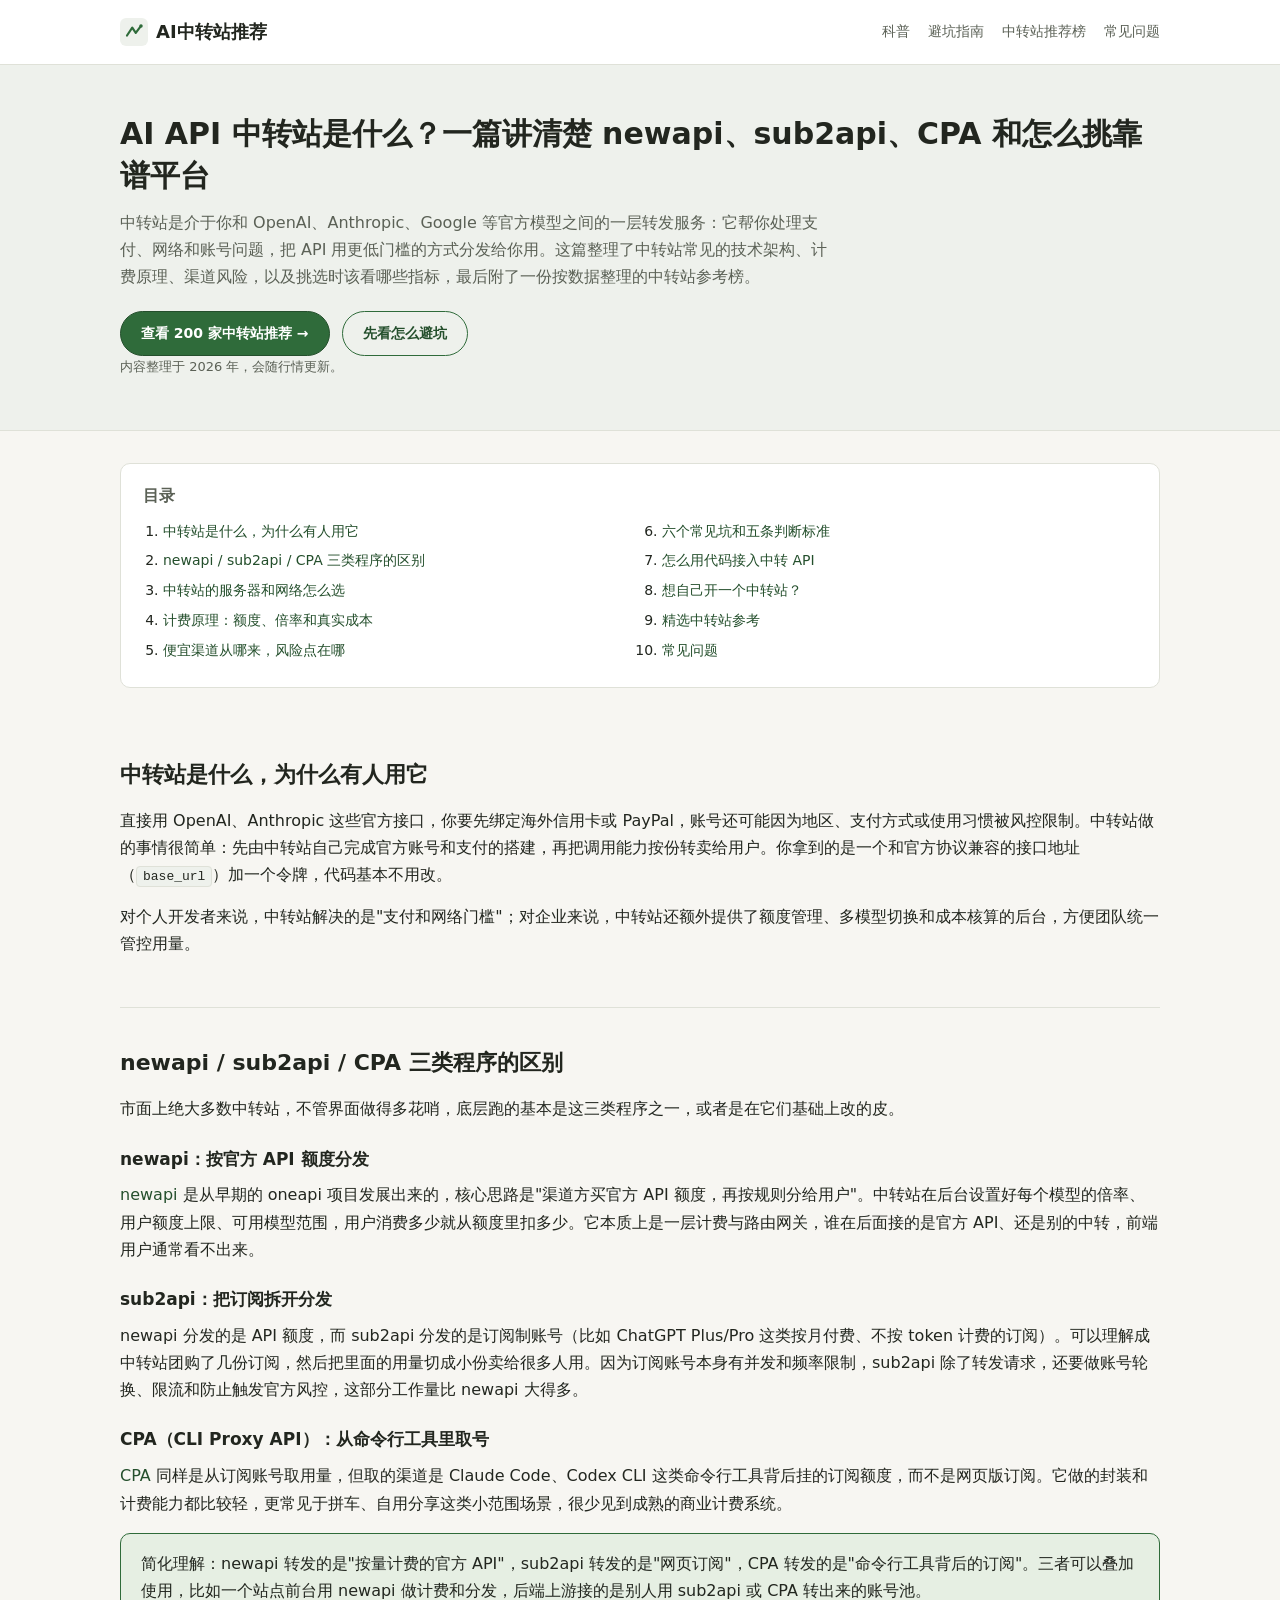
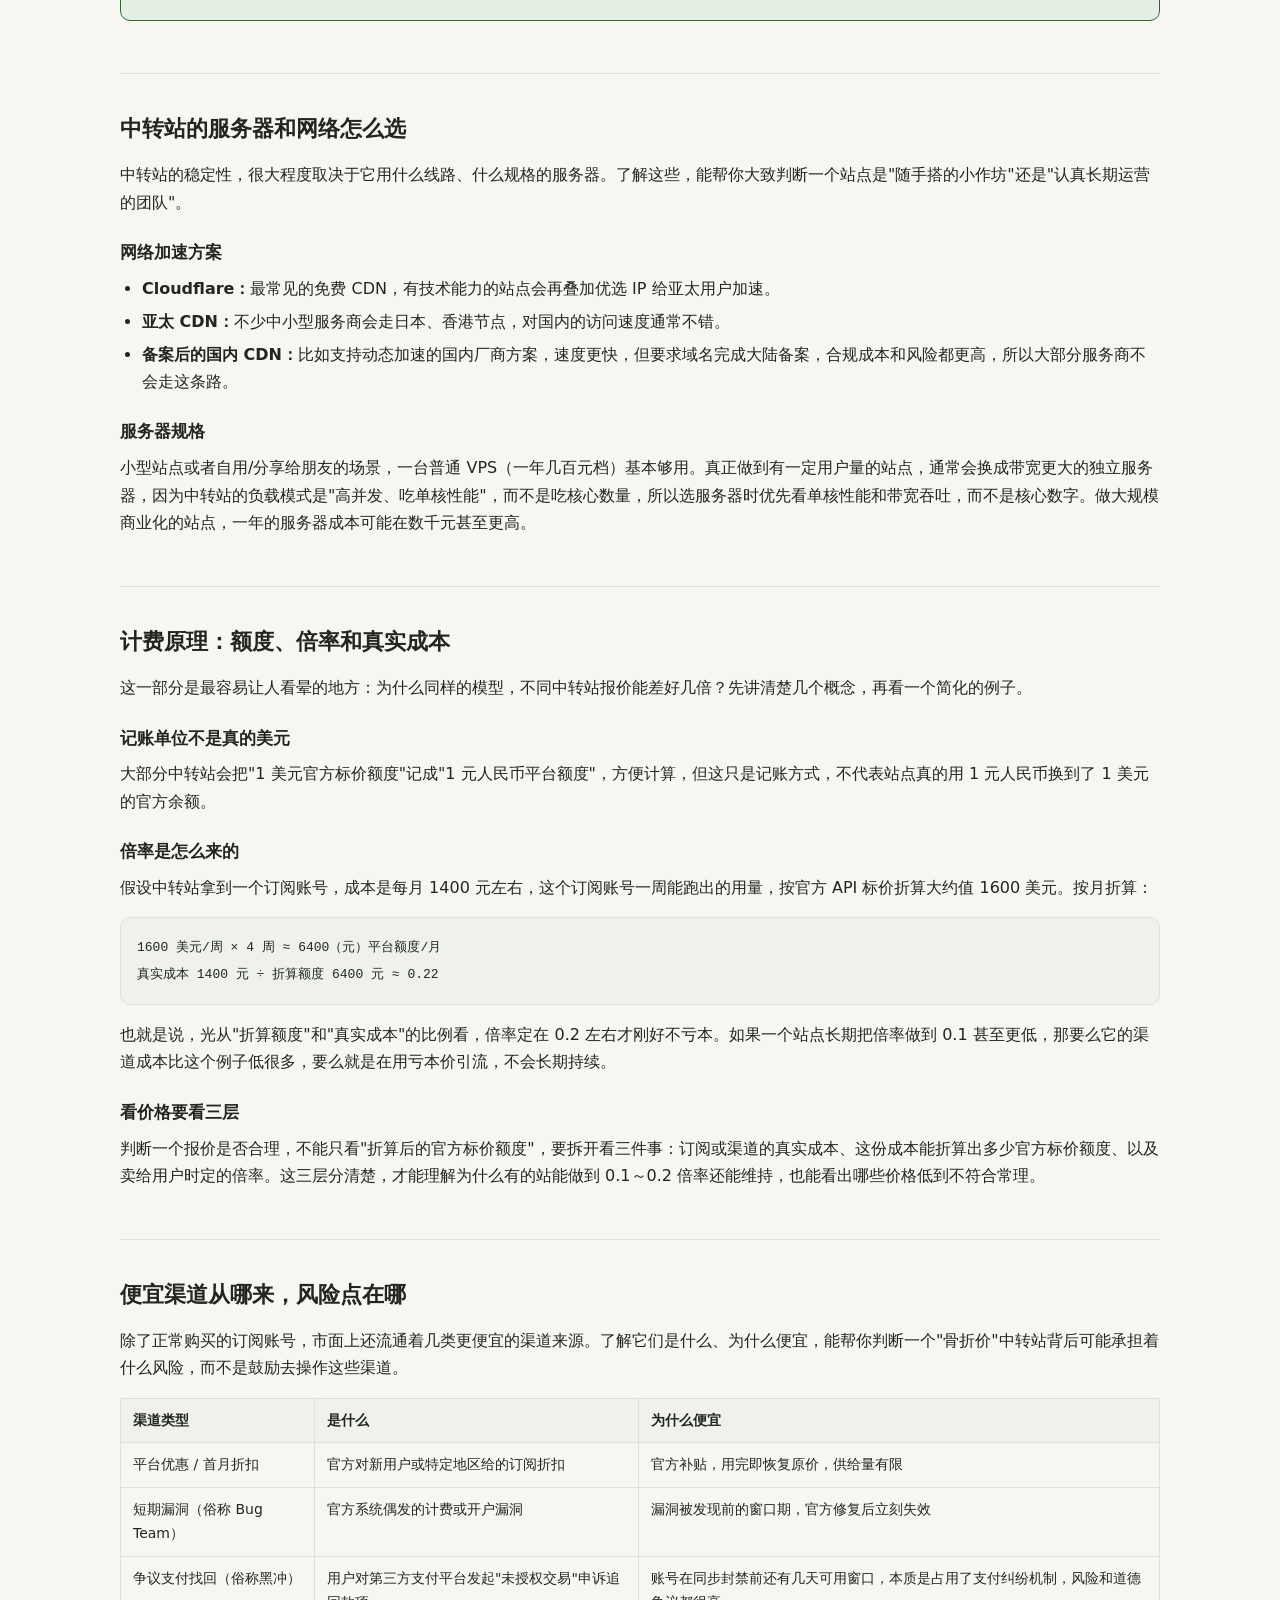
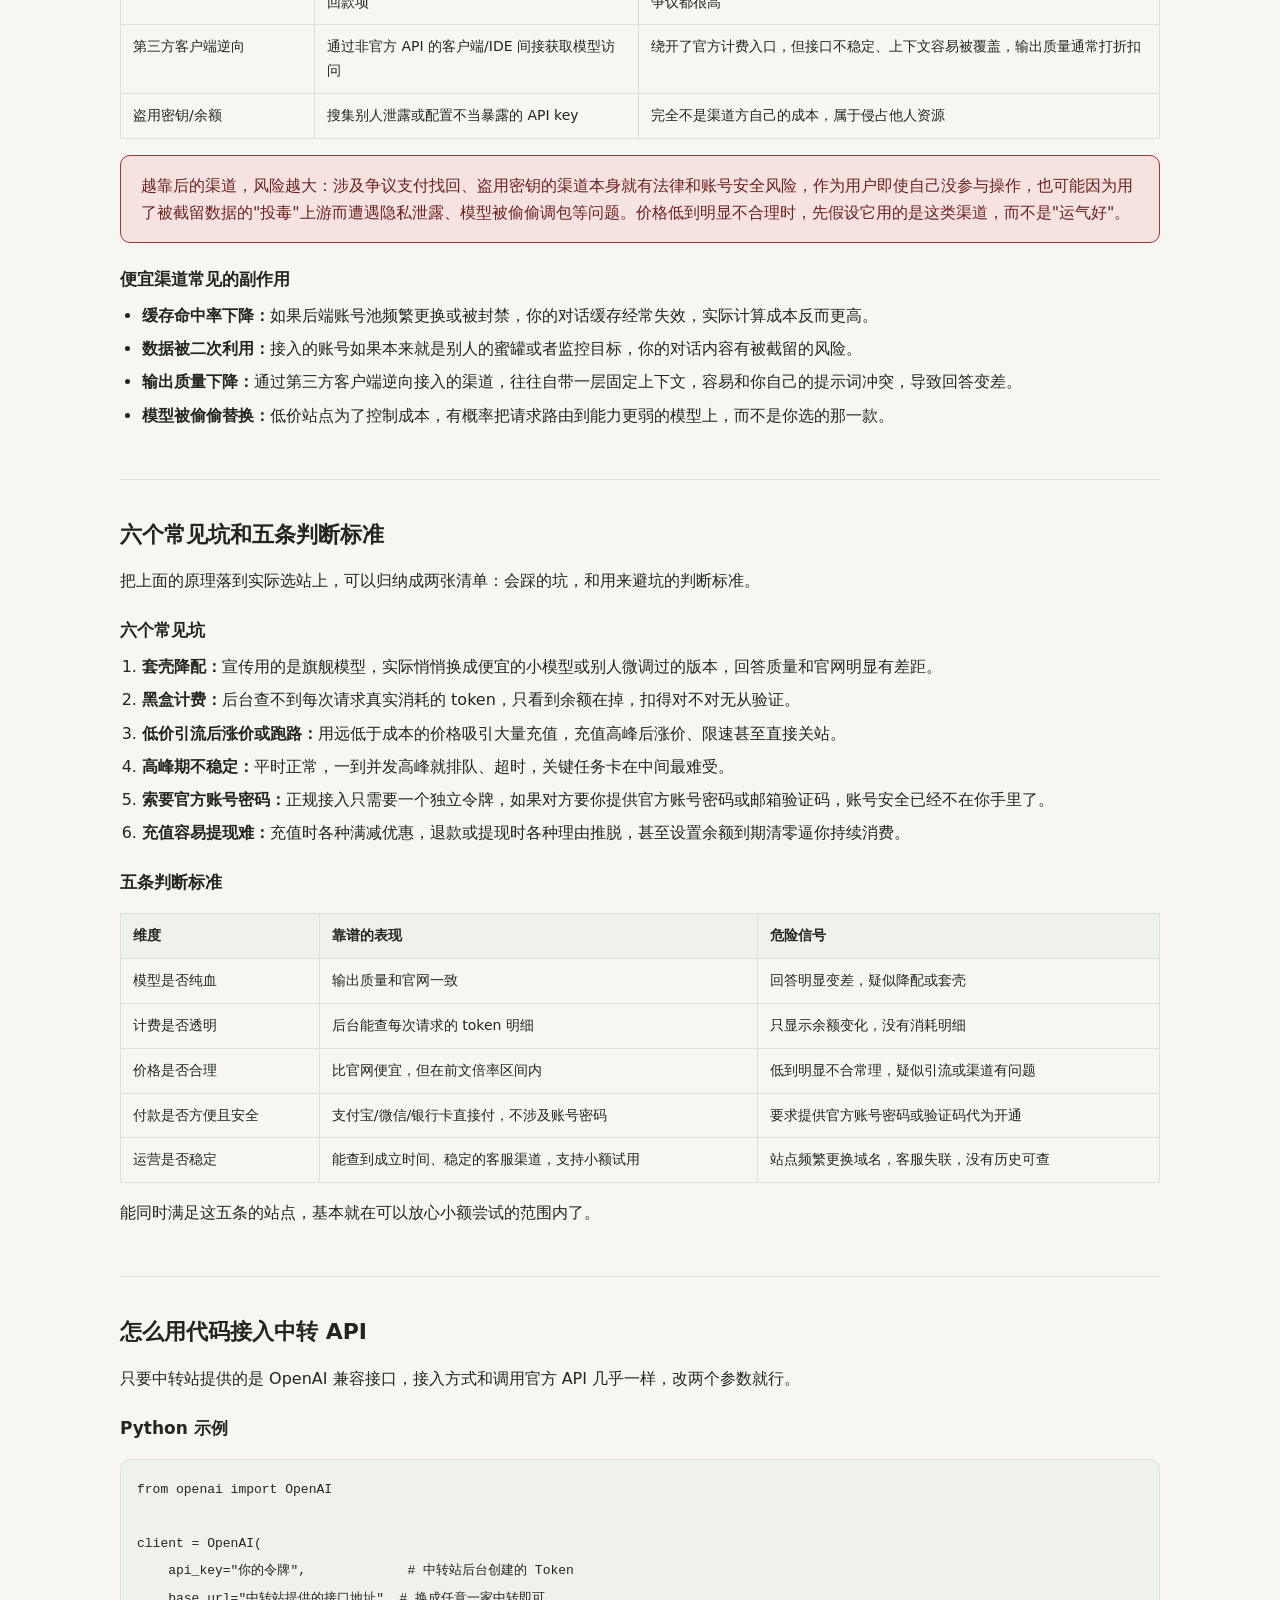
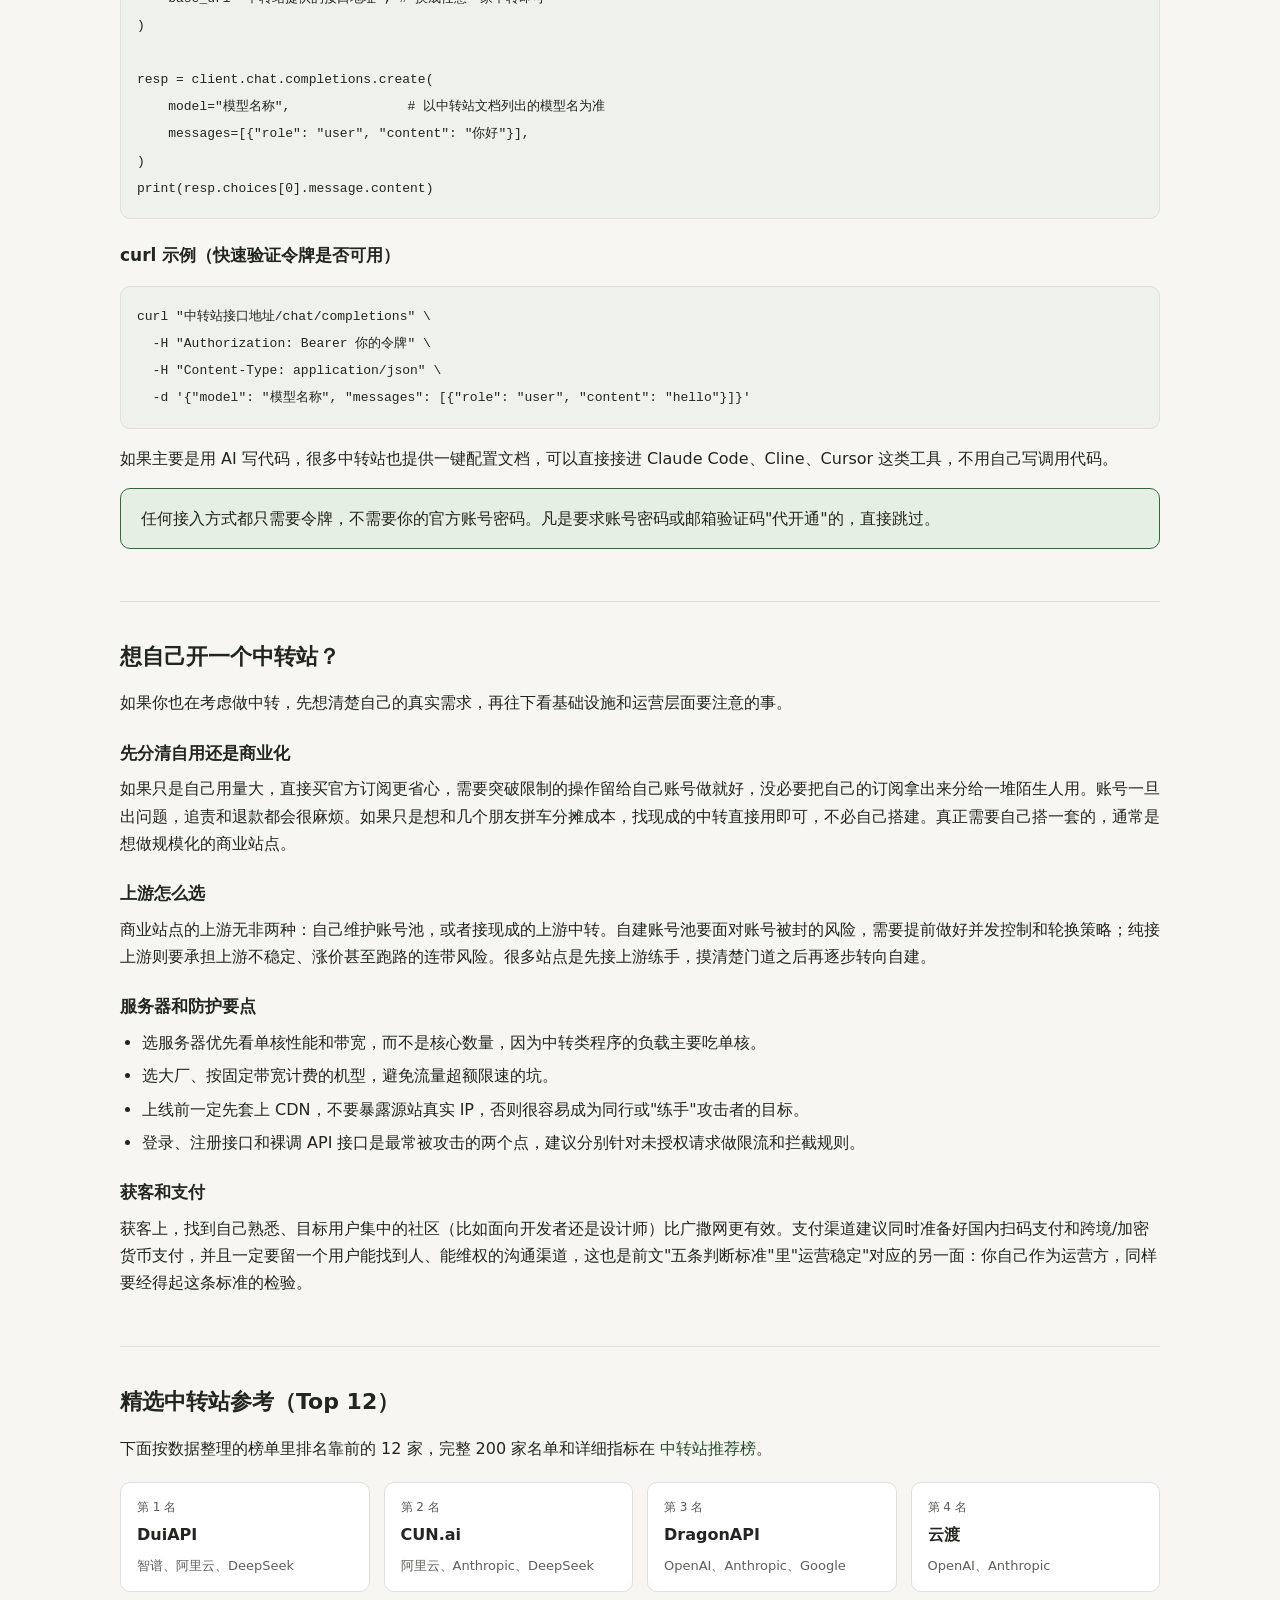
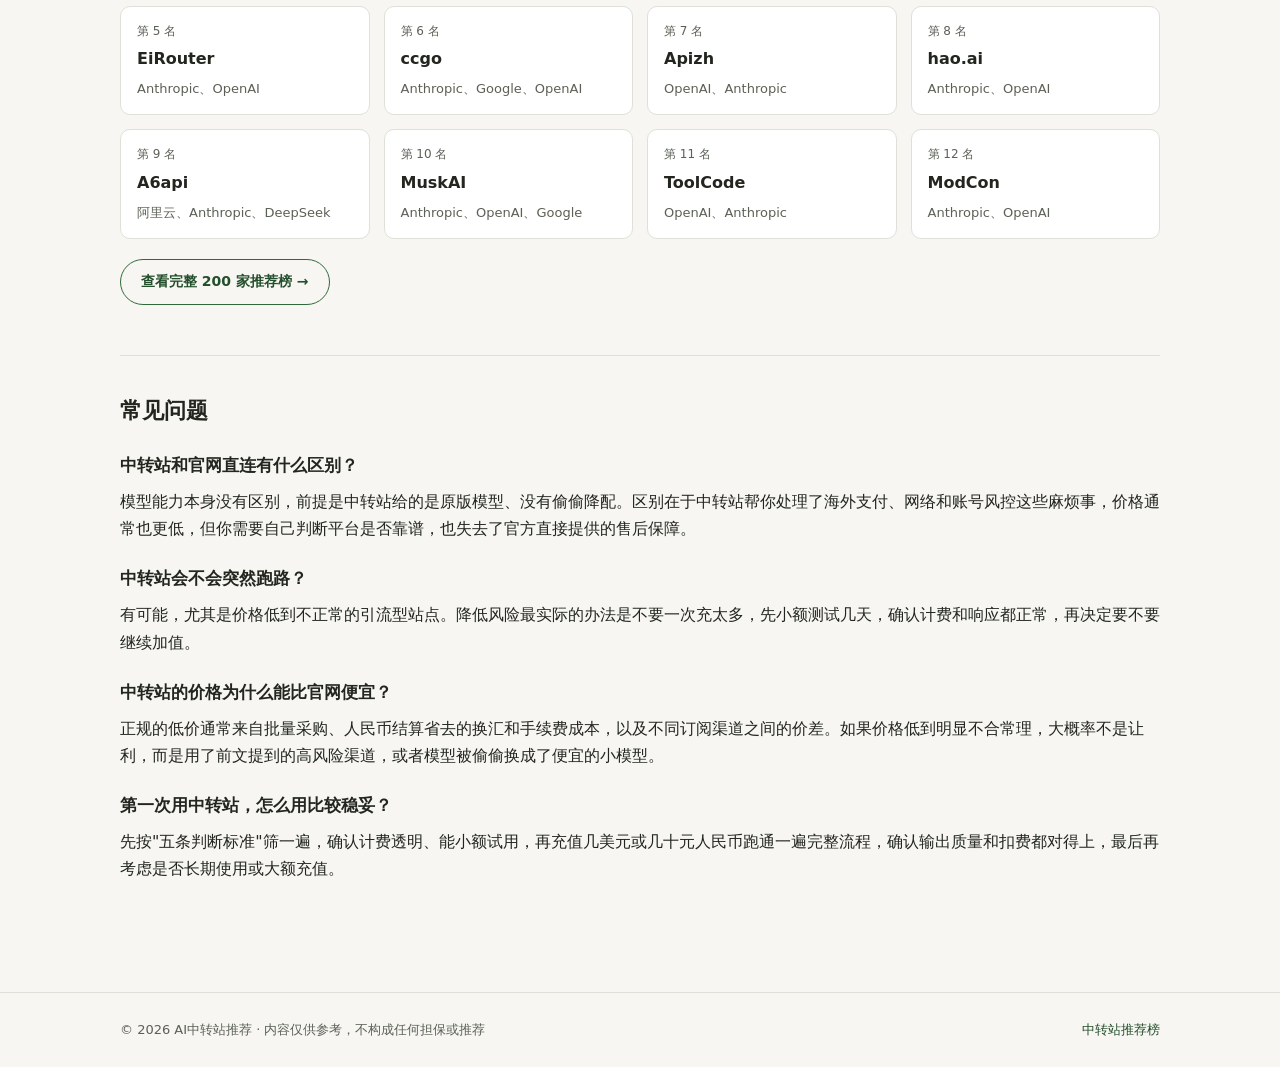
==== index.html @ e5c1f48f "first commit" ====
<!doctype html>
<html lang="zh-CN">
<head>
<meta charset="utf-8">
<meta name="viewport" content="width=device-width, initial-scale=1">
<title>AI API 中转站是什么？newapi/sub2api/CPA 科普与避坑指南 | AI中转站推荐</title>
<meta name="description" content="一篇讲清楚 AI API 中转站的原理：newapi、sub2api、CPA 三类程序的区别，服务器和网络怎么选，计费和倍率是怎么算的，便宜渠道的风险，以及挑选中转站的判断标准。">
<link rel="canonical" href="https://aituijian.github.io/">
<meta name="robots" content="index,follow">
<meta property="og:type" content="website">
<meta property="og:site_name" content="AI中转站推荐">
<meta property="og:title" content="AI API 中转站是什么？newapi/sub2api/CPA 科普与避坑指南">
<meta property="og:description" content="讲清楚中转站的常见程序、服务器网络、计费原理、渠道风险和判断标准，附 200 家中转站推荐榜。">
<meta property="og:url" content="https://aituijian.github.io/">
<meta name="twitter:card" content="summary">
<link rel="icon" href="/assets/favicon.svg" type="image/svg+xml">
<link rel="stylesheet" href="/assets/style.css">
<script type="application/ld+json">
{
  "@context": "https://schema.org",
  "@type": "WebSite",
  "name": "AI中转站推荐",
  "url": "https://aituijian.github.io/",
  "inLanguage": "zh-CN",
  "description": "AI API 中转站科普与推荐榜，讲解 newapi/sub2api/CPA、服务器网络、计费原理、渠道风险与判断标准。"
}
</script>
<script type="application/ld+json">
{
  "@context": "https://schema.org",
  "@type": "FAQPage",
  "mainEntity": [
    {
      "@type": "Question",
      "name": "中转站和官网直连有什么区别？",
      "acceptedAnswer": {
        "@type": "Answer",
        "text": "模型能力本身没有区别，前提是中转站给的是原版模型没有偷偷降配。区别在于中转站帮你处理了海外支付、网络和账号风控这些麻烦事，价格通常也更低，但你需要自己承担平台是否靠谱的风险，也失去了官方的售后保障。"
      }
    },
    {
      "@type": "Question",
      "name": "中转站会不会突然跑路？",
      "acceptedAnswer": {
        "@type": "Answer",
        "text": "有可能，尤其是价格低到不正常的引流型站点。降低风险最实际的办法是不要一次充太多，先小额测试几天，确认计费和响应都正常，再决定要不要继续加值。"
      }
    },
    {
      "@type": "Question",
      "name": "中转站的价格为什么能比官网便宜？",
      "acceptedAnswer": {
        "@type": "Answer",
        "text": "正规的低价通常来自批量采购、人民币结算省去的手续费，以及不同订阅渠道之间的成本差。如果价格低到明显不合常理，大概率不是让利，而是用了不稳定的渠道，或者模型本身被偷偷换成了便宜的小模型。"
      }
    },
    {
      "@type": "Question",
      "name": "第一次用中转站，怎么用比较稳妥？",
      "acceptedAnswer": {
        "@type": "Answer",
        "text": "先看计费是否透明、能不能查到每次请求的消耗明细，再小额充值（几美元或几十元人民币）跑通一遍流程，确认输出质量和扣费都对得上，最后再考虑是否长期使用或大额充值。"
      }
    }
  ]
}
</script>
<script>
var _hmt = _hmt || [];
(function() {
  var hm = document.createElement("script");
  hm.src = "https://hm.baidu.com/hm.js?9f8f0ae7252eb5810e75bc1a3bed33d7";
  var s = document.getElementsByTagName("script")[0];
  s.parentNode.insertBefore(hm, s);
})();
</script>
</head>
<body>
<header class="site-header">
  <div class="container">
    <a class="brand" href="/">
      <svg viewBox="0 0 64 64"><rect width="64" height="64" rx="14" fill="#eef1ec"/><path d="M16 40 L28 22 L36 34 L48 18" stroke="#2f6b3a" stroke-width="5" fill="none" stroke-linecap="round" stroke-linejoin="round"/><circle cx="48" cy="18" r="4" fill="#2f6b3a"/></svg>
      AI中转站推荐
    </a>
    <nav class="main-nav">
      <a href="#what-is">科普</a>
      <a href="#checklist">避坑指南</a>
      <a href="/stations/">中转站推荐榜</a>
      <a href="#faq">常见问题</a>
    </nav>
  </div>
</header>

<main>
  <div class="hero">
    <div class="container">
      <h1>AI API 中转站是什么？一篇讲清楚 newapi、sub2api、CPA 和怎么挑靠谱平台</h1>
      <p>中转站是介于你和 OpenAI、Anthropic、Google 等官方模型之间的一层转发服务：它帮你处理支付、网络和账号问题，把 API 用更低门槛的方式分发给你用。这篇整理了中转站常见的技术架构、计费原理、渠道风险，以及挑选时该看哪些指标，最后附了一份按数据整理的中转站参考榜。</p>
      <div class="cta-row">
        <a class="btn" href="/stations/">查看 200 家中转站推荐 →</a>
        <a class="btn btn-outline" href="#checklist">先看怎么避坑</a>
      </div>
      <p class="updated">内容整理于 2026 年，会随行情更新。</p>
    </div>
  </div>

  <div class="container">
    <nav class="toc" aria-label="页面目录">
      <h2>目录</h2>
      <ol>
        <li><a href="#what-is">中转站是什么，为什么有人用它</a></li>
        <li><a href="#programs">newapi / sub2api / CPA 三类程序的区别</a></li>
        <li><a href="#servers">中转站的服务器和网络怎么选</a></li>
        <li><a href="#billing">计费原理：额度、倍率和真实成本</a></li>
        <li><a href="#channels">便宜渠道从哪来，风险点在哪</a></li>
        <li><a href="#checklist">六个常见坑和五条判断标准</a></li>
        <li><a href="#integrate">怎么用代码接入中转 API</a></li>
        <li><a href="#build-your-own">想自己开一个中转站？</a></li>
        <li><a href="#picks">精选中转站参考</a></li>
        <li><a href="#faq">常见问题</a></li>
      </ol>
    </nav>

    <article>
      <section id="what-is">
        <h2>中转站是什么，为什么有人用它</h2>
        <p>直接用 OpenAI、Anthropic 这些官方接口，你要先绑定海外信用卡或 PayPal，账号还可能因为地区、支付方式或使用习惯被风控限制。中转站做的事情很简单：先由中转站自己完成官方账号和支付的搭建，再把调用能力按份转卖给用户。你拿到的是一个和官方协议兼容的接口地址（<code>base_url</code>）加一个令牌，代码基本不用改。</p>
        <p>对个人开发者来说，中转站解决的是"支付和网络门槛"；对企业来说，中转站还额外提供了额度管理、多模型切换和成本核算的后台，方便团队统一管控用量。</p>
      </section>

      <section id="programs">
        <h2>newapi / sub2api / CPA 三类程序的区别</h2>
        <p>市面上绝大多数中转站，不管界面做得多花哨，底层跑的基本是这三类程序之一，或者是在它们基础上改的皮。</p>
        <h3>newapi：按官方 API 额度分发</h3>
        <p><a href="https://github.com/QuantumNous/new-api" target="_blank" rel="nofollow noopener noreferrer">newapi</a> 是从早期的 oneapi 项目发展出来的，核心思路是"渠道方买官方 API 额度，再按规则分给用户"。中转站在后台设置好每个模型的倍率、用户额度上限、可用模型范围，用户消费多少就从额度里扣多少。它本质上是一层计费与路由网关，谁在后面接的是官方 API、还是别的中转，前端用户通常看不出来。</p>
        <h3>sub2api：把订阅拆开分发</h3>
        <p>newapi 分发的是 API 额度，而 sub2api 分发的是订阅制账号（比如 ChatGPT Plus/Pro 这类按月付费、不按 token 计费的订阅）。可以理解成中转站团购了几份订阅，然后把里面的用量切成小份卖给很多人用。因为订阅账号本身有并发和频率限制，sub2api 除了转发请求，还要做账号轮换、限流和防止触发官方风控，这部分工作量比 newapi 大得多。</p>
        <h3>CPA（CLI Proxy API）：从命令行工具里取号</h3>
        <p><a href="https://github.com/router-for-me/CLIProxyAPI" target="_blank" rel="nofollow noopener noreferrer">CPA</a> 同样是从订阅账号取用量，但取的渠道是 Claude Code、Codex CLI 这类命令行工具背后挂的订阅额度，而不是网页版订阅。它做的封装和计费能力都比较轻，更常见于拼车、自用分享这类小范围场景，很少见到成熟的商业计费系统。</p>
        <p class="callout">简化理解：newapi 转发的是"按量计费的官方 API"，sub2api 转发的是"网页订阅"，CPA 转发的是"命令行工具背后的订阅"。三者可以叠加使用，比如一个站点前台用 newapi 做计费和分发，后端上游接的是别人用 sub2api 或 CPA 转出来的账号池。</p>
      </section>

      <section id="servers">
        <h2>中转站的服务器和网络怎么选</h2>
        <p>中转站的稳定性，很大程度取决于它用什么线路、什么规格的服务器。了解这些，能帮你大致判断一个站点是"随手搭的小作坊"还是"认真长期运营的团队"。</p>
        <h3>网络加速方案</h3>
        <ul>
          <li><strong>Cloudflare：</strong>最常见的免费 CDN，有技术能力的站点会再叠加优选 IP 给亚太用户加速。</li>
          <li><strong>亚太 CDN：</strong>不少中小型服务商会走日本、香港节点，对国内的访问速度通常不错。</li>
          <li><strong>备案后的国内 CDN：</strong>比如支持动态加速的国内厂商方案，速度更快，但要求域名完成大陆备案，合规成本和风险都更高，所以大部分服务商不会走这条路。</li>
        </ul>
        <h3>服务器规格</h3>
        <p>小型站点或者自用/分享给朋友的场景，一台普通 VPS（一年几百元档）基本够用。真正做到有一定用户量的站点，通常会换成带宽更大的独立服务器，因为中转站的负载模式是"高并发、吃单核性能"，而不是吃核心数量，所以选服务器时优先看单核性能和带宽吞吐，而不是核心数字。做大规模商业化的站点，一年的服务器成本可能在数千元甚至更高。</p>
      </section>

      <section id="billing">
        <h2>计费原理：额度、倍率和真实成本</h2>
        <p>这一部分是最容易让人看晕的地方：为什么同样的模型，不同中转站报价能差好几倍？先讲清楚几个概念，再看一个简化的例子。</p>
        <h3>记账单位不是真的美元</h3>
        <p>大部分中转站会把"1 美元官方标价额度"记成"1 元人民币平台额度"，方便计算，但这只是记账方式，不代表站点真的用 1 元人民币换到了 1 美元的官方余额。</p>
        <h3>倍率是怎么来的</h3>
        <p>假设中转站拿到一个订阅账号，成本是每月 1400 元左右，这个订阅账号一周能跑出的用量，按官方 API 标价折算大约值 1600 美元。按月折算：</p>
        <pre><code>1600 美元/周 × 4 周 ≈ 6400（元）平台额度/月
真实成本 1400 元 ÷ 折算额度 6400 元 ≈ 0.22</code></pre>
        <p>也就是说，光从"折算额度"和"真实成本"的比例看，倍率定在 0.2 左右才刚好不亏本。如果一个站点长期把倍率做到 0.1 甚至更低，那要么它的渠道成本比这个例子低很多，要么就是在用亏本价引流，不会长期持续。</p>
        <h3>看价格要看三层</h3>
        <p>判断一个报价是否合理，不能只看"折算后的官方标价额度"，要拆开看三件事：订阅或渠道的真实成本、这份成本能折算出多少官方标价额度、以及卖给用户时定的倍率。这三层分清楚，才能理解为什么有的站能做到 0.1～0.2 倍率还能维持，也能看出哪些价格低到不符合常理。</p>
      </section>

      <section id="channels">
        <h2>便宜渠道从哪来，风险点在哪</h2>
        <p>除了正常购买的订阅账号，市面上还流通着几类更便宜的渠道来源。了解它们是什么、为什么便宜，能帮你判断一个"骨折价"中转站背后可能承担着什么风险，而不是鼓励去操作这些渠道。</p>
        <table>
          <thead><tr><th>渠道类型</th><th>是什么</th><th>为什么便宜</th></tr></thead>
          <tbody>
            <tr><td>平台优惠 / 首月折扣</td><td>官方对新用户或特定地区给的订阅折扣</td><td>官方补贴，用完即恢复原价，供给量有限</td></tr>
            <tr><td>短期漏洞（俗称 Bug Team）</td><td>官方系统偶发的计费或开户漏洞</td><td>漏洞被发现前的窗口期，官方修复后立刻失效</td></tr>
            <tr><td>争议支付找回（俗称黑冲）</td><td>用户对第三方支付平台发起"未授权交易"申诉追回款项</td><td>账号在同步封禁前还有几天可用窗口，本质是占用了支付纠纷机制，风险和道德争议都很高</td></tr>
            <tr><td>第三方客户端逆向</td><td>通过非官方 API 的客户端/IDE 间接获取模型访问</td><td>绕开了官方计费入口，但接口不稳定、上下文容易被覆盖，输出质量通常打折扣</td></tr>
            <tr><td>盗用密钥/余额</td><td>搜集别人泄露或配置不当暴露的 API key</td><td>完全不是渠道方自己的成本，属于侵占他人资源</td></tr>
          </tbody>
        </table>
        <p class="callout danger">越靠后的渠道，风险越大：涉及争议支付找回、盗用密钥的渠道本身就有法律和账号安全风险，作为用户即使自己没参与操作，也可能因为用了被截留数据的"投毒"上游而遭遇隐私泄露、模型被偷偷调包等问题。价格低到明显不合理时，先假设它用的是这类渠道，而不是"运气好"。</p>
        <h3>便宜渠道常见的副作用</h3>
        <ul>
          <li><strong>缓存命中率下降：</strong>如果后端账号池频繁更换或被封禁，你的对话缓存经常失效，实际计算成本反而更高。</li>
          <li><strong>数据被二次利用：</strong>接入的账号如果本来就是别人的蜜罐或者监控目标，你的对话内容有被截留的风险。</li>
          <li><strong>输出质量下降：</strong>通过第三方客户端逆向接入的渠道，往往自带一层固定上下文，容易和你自己的提示词冲突，导致回答变差。</li>
          <li><strong>模型被偷偷替换：</strong>低价站点为了控制成本，有概率把请求路由到能力更弱的模型上，而不是你选的那一款。</li>
        </ul>
      </section>

      <section id="checklist">
        <h2>六个常见坑和五条判断标准</h2>
        <p>把上面的原理落到实际选站上，可以归纳成两张清单：会踩的坑，和用来避坑的判断标准。</p>
        <h3>六个常见坑</h3>
        <ol>
          <li><strong>套壳降配：</strong>宣传用的是旗舰模型，实际悄悄换成便宜的小模型或别人微调过的版本，回答质量和官网明显有差距。</li>
          <li><strong>黑盒计费：</strong>后台查不到每次请求真实消耗的 token，只看到余额在掉，扣得对不对无从验证。</li>
          <li><strong>低价引流后涨价或跑路：</strong>用远低于成本的价格吸引大量充值，充值高峰后涨价、限速甚至直接关站。</li>
          <li><strong>高峰期不稳定：</strong>平时正常，一到并发高峰就排队、超时，关键任务卡在中间最难受。</li>
          <li><strong>索要官方账号密码：</strong>正规接入只需要一个独立令牌，如果对方要你提供官方账号密码或邮箱验证码，账号安全已经不在你手里了。</li>
          <li><strong>充值容易提现难：</strong>充值时各种满减优惠，退款或提现时各种理由推脱，甚至设置余额到期清零逼你持续消费。</li>
        </ol>
        <h3>五条判断标准</h3>
        <table>
          <thead><tr><th>维度</th><th>靠谱的表现</th><th>危险信号</th></tr></thead>
          <tbody>
            <tr><td>模型是否纯血</td><td>输出质量和官网一致</td><td>回答明显变差，疑似降配或套壳</td></tr>
            <tr><td>计费是否透明</td><td>后台能查每次请求的 token 明细</td><td>只显示余额变化，没有消耗明细</td></tr>
            <tr><td>价格是否合理</td><td>比官网便宜，但在前文倍率区间内</td><td>低到明显不合常理，疑似引流或渠道有问题</td></tr>
            <tr><td>付款是否方便且安全</td><td>支付宝/微信/银行卡直接付，不涉及账号密码</td><td>要求提供官方账号密码或验证码代为开通</td></tr>
            <tr><td>运营是否稳定</td><td>能查到成立时间、稳定的客服渠道，支持小额试用</td><td>站点频繁更换域名，客服失联，没有历史可查</td></tr>
          </tbody>
        </table>
        <p>能同时满足这五条的站点，基本就在可以放心小额尝试的范围内了。</p>
      </section>

      <section id="integrate">
        <h2>怎么用代码接入中转 API</h2>
        <p>只要中转站提供的是 OpenAI 兼容接口，接入方式和调用官方 API 几乎一样，改两个参数就行。</p>
        <h3>Python 示例</h3>
        <pre><code>from openai import OpenAI

client = OpenAI(
    api_key="你的令牌",             # 中转站后台创建的 Token
    base_url="中转站提供的接口地址", # 换成任意一家中转即可
)

resp = client.chat.completions.create(
    model="模型名称",               # 以中转站文档列出的模型名为准
    messages=[{"role": "user", "content": "你好"}],
)
print(resp.choices[0].message.content)
</code></pre>
        <h3>curl 示例（快速验证令牌是否可用）</h3>
        <pre><code>curl "中转站接口地址/chat/completions" \
  -H "Authorization: Bearer 你的令牌" \
  -H "Content-Type: application/json" \
  -d '{"model": "模型名称", "messages": [{"role": "user", "content": "hello"}]}'
</code></pre>
        <p>如果主要是用 AI 写代码，很多中转站也提供一键配置文档，可以直接接进 Claude Code、Cline、Cursor 这类工具，不用自己写调用代码。</p>
        <p class="callout">任何接入方式都只需要令牌，不需要你的官方账号密码。凡是要求账号密码或邮箱验证码"代开通"的，直接跳过。</p>
      </section>

      <section id="build-your-own">
        <h2>想自己开一个中转站？</h2>
        <p>如果你也在考虑做中转，先想清楚自己的真实需求，再往下看基础设施和运营层面要注意的事。</p>
        <h3>先分清自用还是商业化</h3>
        <p>如果只是自己用量大，直接买官方订阅更省心，需要突破限制的操作留给自己账号做就好，没必要把自己的订阅拿出来分给一堆陌生人用。账号一旦出问题，追责和退款都会很麻烦。如果只是想和几个朋友拼车分摊成本，找现成的中转直接用即可，不必自己搭建。真正需要自己搭一套的，通常是想做规模化的商业站点。</p>
        <h3>上游怎么选</h3>
        <p>商业站点的上游无非两种：自己维护账号池，或者接现成的上游中转。自建账号池要面对账号被封的风险，需要提前做好并发控制和轮换策略；纯接上游则要承担上游不稳定、涨价甚至跑路的连带风险。很多站点是先接上游练手，摸清楚门道之后再逐步转向自建。</p>
        <h3>服务器和防护要点</h3>
        <ul>
          <li>选服务器优先看单核性能和带宽，而不是核心数量，因为中转类程序的负载主要吃单核。</li>
          <li>选大厂、按固定带宽计费的机型，避免流量超额限速的坑。</li>
          <li>上线前一定先套上 CDN，不要暴露源站真实 IP，否则很容易成为同行或"练手"攻击者的目标。</li>
          <li>登录、注册接口和裸调 API 接口是最常被攻击的两个点，建议分别针对未授权请求做限流和拦截规则。</li>
        </ul>
        <h3>获客和支付</h3>
        <p>获客上，找到自己熟悉、目标用户集中的社区（比如面向开发者还是设计师）比广撒网更有效。支付渠道建议同时准备好国内扫码支付和跨境/加密货币支付，并且一定要留一个用户能找到人、能维权的沟通渠道，这也是前文"五条判断标准"里"运营稳定"对应的另一面：你自己作为运营方，同样要经得起这条标准的检验。</p>
      </section>

      <section id="picks">
        <h2>精选中转站参考（Top 12）</h2>
        <p>下面按数据整理的榜单里排名靠前的 12 家，完整 200 家名单和详细指标在 <a href="/stations/">中转站推荐榜</a>。</p>
        <div class="pick-grid" id="picks-grid">
          <!-- PICKS_START -->

          <div class="pick-card">
            <div class="rank">第 1 名</div>
            <div class="name">DuiAPI</div>
            <div class="meta">智谱、阿里云、DeepSeek</div>
          </div>

          <div class="pick-card">
            <div class="rank">第 2 名</div>
            <div class="name">CUN.ai</div>
            <div class="meta">阿里云、Anthropic、DeepSeek</div>
          </div>

          <div class="pick-card">
            <div class="rank">第 3 名</div>
            <div class="name">DragonAPI</div>
            <div class="meta">OpenAI、Anthropic、Google</div>
          </div>

          <div class="pick-card">
            <div class="rank">第 4 名</div>
            <div class="name">云渡</div>
            <div class="meta">OpenAI、Anthropic</div>
          </div>

          <div class="pick-card">
            <div class="rank">第 5 名</div>
            <div class="name">EiRouter</div>
            <div class="meta">Anthropic、OpenAI</div>
          </div>

          <div class="pick-card">
            <div class="rank">第 6 名</div>
            <div class="name">ccgo</div>
            <div class="meta">Anthropic、Google、OpenAI</div>
          </div>

          <div class="pick-card">
            <div class="rank">第 7 名</div>
            <div class="name">Apizh</div>
            <div class="meta">OpenAI、Anthropic</div>
          </div>

          <div class="pick-card">
            <div class="rank">第 8 名</div>
            <div class="name">hao.ai</div>
            <div class="meta">Anthropic、OpenAI</div>
          </div>

          <div class="pick-card">
            <div class="rank">第 9 名</div>
            <div class="name">A6api</div>
            <div class="meta">阿里云、Anthropic、DeepSeek</div>
          </div>

          <div class="pick-card">
            <div class="rank">第 10 名</div>
            <div class="name">MuskAI</div>
            <div class="meta">Anthropic、OpenAI、Google</div>
          </div>

          <div class="pick-card">
            <div class="rank">第 11 名</div>
            <div class="name">ToolCode</div>
            <div class="meta">OpenAI、Anthropic</div>
          </div>

          <div class="pick-card">
            <div class="rank">第 12 名</div>
            <div class="name">ModCon</div>
            <div class="meta">Anthropic、OpenAI</div>
          </div>
          <!-- PICKS_END -->
        </div>
        <p><a class="btn btn-outline" href="/stations/">查看完整 200 家推荐榜 →</a></p>
      </section>

      <section id="faq">
        <h2>常见问题</h2>
        <h3>中转站和官网直连有什么区别？</h3>
        <p>模型能力本身没有区别，前提是中转站给的是原版模型、没有偷偷降配。区别在于中转站帮你处理了海外支付、网络和账号风控这些麻烦事，价格通常也更低，但你需要自己判断平台是否靠谱，也失去了官方直接提供的售后保障。</p>
        <h3>中转站会不会突然跑路？</h3>
        <p>有可能，尤其是价格低到不正常的引流型站点。降低风险最实际的办法是不要一次充太多，先小额测试几天，确认计费和响应都正常，再决定要不要继续加值。</p>
        <h3>中转站的价格为什么能比官网便宜？</h3>
        <p>正规的低价通常来自批量采购、人民币结算省去的换汇和手续费成本，以及不同订阅渠道之间的价差。如果价格低到明显不合常理，大概率不是让利，而是用了前文提到的高风险渠道，或者模型被偷偷换成了便宜的小模型。</p>
        <h3>第一次用中转站，怎么用比较稳妥？</h3>
        <p>先按"五条判断标准"筛一遍，确认计费透明、能小额试用，再充值几美元或几十元人民币跑通一遍完整流程，确认输出质量和扣费都对得上，最后再考虑是否长期使用或大额充值。</p>
      </section>
    </article>
  </div>
</main>

<footer class="site-footer">
  <div class="container">
    <span>&copy; 2026 AI中转站推荐 · 内容仅供参考，不构成任何担保或推荐</span>
    <span><a href="/stations/">中转站推荐榜</a></span>
  </div>
</footer>
</body>
</html>
---- assets/style.css ----
/* 全站浅色系样式：不用暗色主题，不用渐变色 */

:root {
  color-scheme: light;

  --bg: #f7f6f2;
  --bg-panel: #ffffff;
  --bg-soft: #eef1ec;
  --text: #22261f;
  --text-muted: #5b6156;
  --border: #dfe1d8;
  --accent: #2f6b3a;
  --accent-dark: #244f2c;
  --accent-soft: #e6efe3;
  --warn: #9a5b1f;
  --warn-soft: #f5ead9;
  --danger: #a3352f;
  --danger-soft: #f6e3e1;
  --radius: 10px;
  --max-width: 1080px;
}

* {
  box-sizing: border-box;
}

html {
  -webkit-text-size-adjust: 100%;
}

body {
  margin: 0;
  background: var(--bg);
  color: var(--text);
  font-family: -apple-system, "PingFang SC", "Microsoft YaHei", "Segoe UI",
    system-ui, Helvetica, Arial, sans-serif;
  line-height: 1.7;
  font-size: 16px;
}

a {
  color: var(--accent-dark);
  text-decoration: none;
}

a:hover {
  text-decoration: underline;
}

img,
svg {
  max-width: 100%;
}

.container {
  max-width: var(--max-width);
  margin: 0 auto;
  padding: 0 20px;
}

/* 顶部导航 */

.site-header {
  background: var(--bg-panel);
  border-bottom: 1px solid var(--border);
  position: sticky;
  top: 0;
  z-index: 10;
}

.site-header .container {
  display: flex;
  align-items: center;
  justify-content: space-between;
  min-height: 64px;
  gap: 16px;
  flex-wrap: wrap;
}

.brand {
  display: flex;
  align-items: center;
  gap: 8px;
  font-weight: 700;
  font-size: 18px;
  color: var(--text);
}

.brand svg {
  width: 28px;
  height: 28px;
  flex: none;
}

.main-nav {
  display: flex;
  gap: 18px;
  flex-wrap: wrap;
  font-size: 14px;
}

.main-nav a {
  color: var(--text-muted);
}

.main-nav a:hover {
  color: var(--accent-dark);
}

/* Hero */

.hero {
  padding: 48px 0 32px;
  border-bottom: 1px solid var(--border);
  background: var(--bg-soft);
}

.hero h1 {
  font-size: 30px;
  margin: 0 0 12px;
  line-height: 1.4;
}

.hero p {
  color: var(--text-muted);
  max-width: 720px;
  margin: 0 0 20px;
}

.hero .updated {
  font-size: 13px;
  color: var(--text-muted);
}

.btn {
  display: inline-block;
  padding: 10px 20px;
  border-radius: 999px;
  background: var(--accent);
  color: #fff;
  font-weight: 600;
  font-size: 14px;
  border: 1px solid var(--accent-dark);
}

.btn:hover {
  background: var(--accent-dark);
  text-decoration: none;
}

.btn-outline {
  background: transparent;
  color: var(--accent-dark);
  border: 1px solid var(--accent);
}

.btn-outline:hover {
  background: var(--accent-soft);
}

.cta-row {
  display: flex;
  gap: 12px;
  flex-wrap: wrap;
}

/* 目录/锚点导航 */

.toc {
  background: var(--bg-panel);
  border: 1px solid var(--border);
  border-radius: var(--radius);
  padding: 18px 22px;
  margin: 32px 0;
}

.toc h2 {
  margin: 0 0 10px;
  font-size: 16px;
  color: var(--text-muted);
}

.toc ol {
  margin: 0;
  padding-left: 20px;
  columns: 2;
  gap: 24px;
}

.toc li {
  margin-bottom: 6px;
  font-size: 14px;
}

/* 正文 */

main {
  padding-bottom: 60px;
}

article section {
  padding: 36px 0;
  border-bottom: 1px solid var(--border);
}

article section:last-child {
  border-bottom: none;
}

h2 {
  font-size: 22px;
  margin: 0 0 14px;
  scroll-margin-top: 80px;
}

h3 {
  font-size: 17px;
  margin: 22px 0 8px;
  scroll-margin-top: 80px;
}

p {
  margin: 0 0 14px;
}

ul,
ol {
  margin: 0 0 14px;
  padding-left: 22px;
}

li {
  margin-bottom: 6px;
}

code {
  background: var(--bg-soft);
  border: 1px solid var(--border);
  border-radius: 4px;
  padding: 2px 6px;
  font-size: 13px;
}

pre {
  background: var(--bg-soft);
  border: 1px solid var(--border);
  border-radius: var(--radius);
  padding: 16px;
  overflow-x: auto;
}

pre code {
  background: none;
  border: none;
  padding: 0;
}

blockquote {
  margin: 0 0 14px;
  padding: 12px 16px;
  background: var(--warn-soft);
  border-left: 3px solid var(--warn);
  border-radius: 4px;
  color: #5c421f;
}

.callout {
  background: var(--accent-soft);
  border: 1px solid var(--accent);
  border-radius: var(--radius);
  padding: 16px 20px;
  margin: 16px 0;
}

.callout.danger {
  background: var(--danger-soft);
  border-color: var(--danger);
  color: #6d211d;
}

/* 表格 */

table {
  width: 100%;
  border-collapse: collapse;
  margin: 16px 0;
  font-size: 14px;
}

th,
td {
  border: 1px solid var(--border);
  padding: 10px 12px;
  text-align: left;
  vertical-align: top;
}

th {
  background: var(--bg-soft);
}

/* 精选卡片（首页预览） */

.pick-grid {
  display: grid;
  grid-template-columns: repeat(auto-fill, minmax(220px, 1fr));
  gap: 14px;
  margin: 20px 0;
}

.pick-card {
  background: var(--bg-panel);
  border: 1px solid var(--border);
  border-radius: var(--radius);
  padding: 14px 16px;
}

.pick-card .rank {
  font-size: 12px;
  color: var(--text-muted);
}

.pick-card .name {
  font-weight: 700;
  font-size: 16px;
  margin: 4px 0 6px;
}

.pick-card .meta {
  font-size: 13px;
  color: var(--text-muted);
}

/* 中转站列表页 */

.stations-toolbar {
  display: flex;
  gap: 12px;
  align-items: center;
  margin: 18px 0 24px;
  flex-wrap: wrap;
}

.stations-toolbar input[type="search"] {
  flex: 1;
  min-width: 220px;
  padding: 10px 14px;
  border: 1px solid var(--border);
  border-radius: 999px;
  font-size: 14px;
  background: var(--bg-panel);
  color: var(--text);
}

.stations-count {
  font-size: 13px;
  color: var(--text-muted);
}

.station-grid {
  display: grid;
  grid-template-columns: repeat(auto-fill, minmax(280px, 1fr));
  gap: 16px;
}

.station-card {
  background: var(--bg-panel);
  border: 1px solid var(--border);
  border-radius: var(--radius);
  padding: 18px 20px;
  display: flex;
  flex-direction: column;
  gap: 8px;
}

.station-card .head {
  display: flex;
  justify-content: space-between;
  align-items: baseline;
  gap: 8px;
}

.station-card .rank-badge {
  font-size: 12px;
  color: var(--text-muted);
  background: var(--bg-soft);
  border-radius: 999px;
  padding: 2px 9px;
  white-space: nowrap;
}

.station-card h3 {
  margin: 0;
  font-size: 17px;
}

.station-card .summary {
  font-size: 14px;
  color: var(--text-muted);
  flex: 1;
}

.tag-row {
  display: flex;
  flex-wrap: wrap;
  gap: 6px;
}

.tag {
  font-size: 12px;
  padding: 3px 9px;
  border-radius: 999px;
  background: var(--bg-soft);
  color: var(--text-muted);
  border: 1px solid var(--border);
}

.tag.good {
  background: var(--accent-soft);
  color: var(--accent-dark);
  border-color: var(--accent);
}

.station-card .stats {
  display: flex;
  gap: 14px;
  font-size: 13px;
  color: var(--text-muted);
  flex-wrap: wrap;
}

.station-card .stats strong {
  color: var(--text);
}

.station-card .visit {
  margin-top: 4px;
  font-size: 13px;
  font-weight: 600;
  color: var(--accent-dark);
}

.disclaimer {
  background: var(--warn-soft);
  border: 1px solid var(--warn);
  border-radius: var(--radius);
  padding: 14px 18px;
  font-size: 13px;
  color: #5c421f;
  margin-bottom: 22px;
}

.no-result {
  display: none;
  color: var(--text-muted);
  padding: 40px 0;
  text-align: center;
}

/* 页脚 */

.site-footer {
  border-top: 1px solid var(--border);
  padding: 26px 0;
  font-size: 13px;
  color: var(--text-muted);
}

.site-footer .container {
  display: flex;
  justify-content: space-between;
  flex-wrap: wrap;
  gap: 10px;
}

@media (max-width: 640px) {
  .hero h1 {
    font-size: 24px;
  }

  .toc ol {
    columns: 1;
  }

  .site-footer .container {
    flex-direction: column;
  }
}
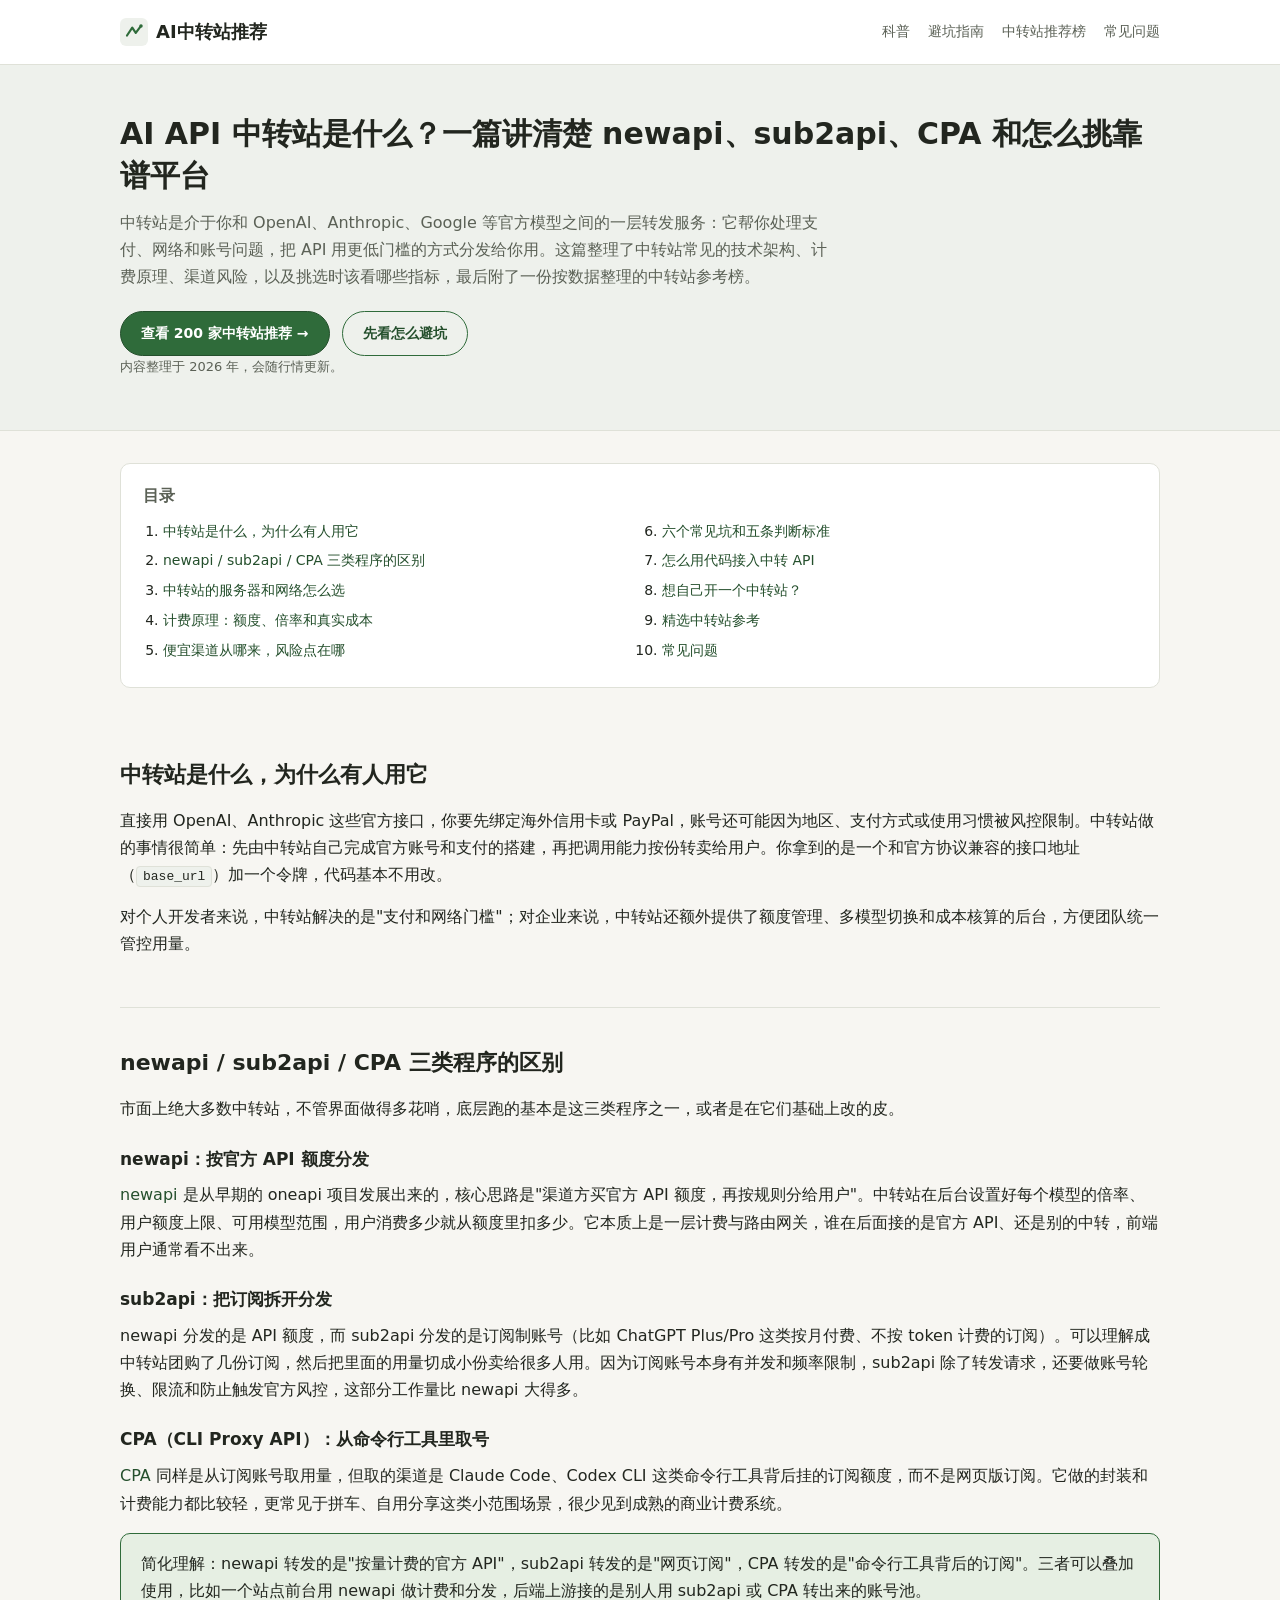
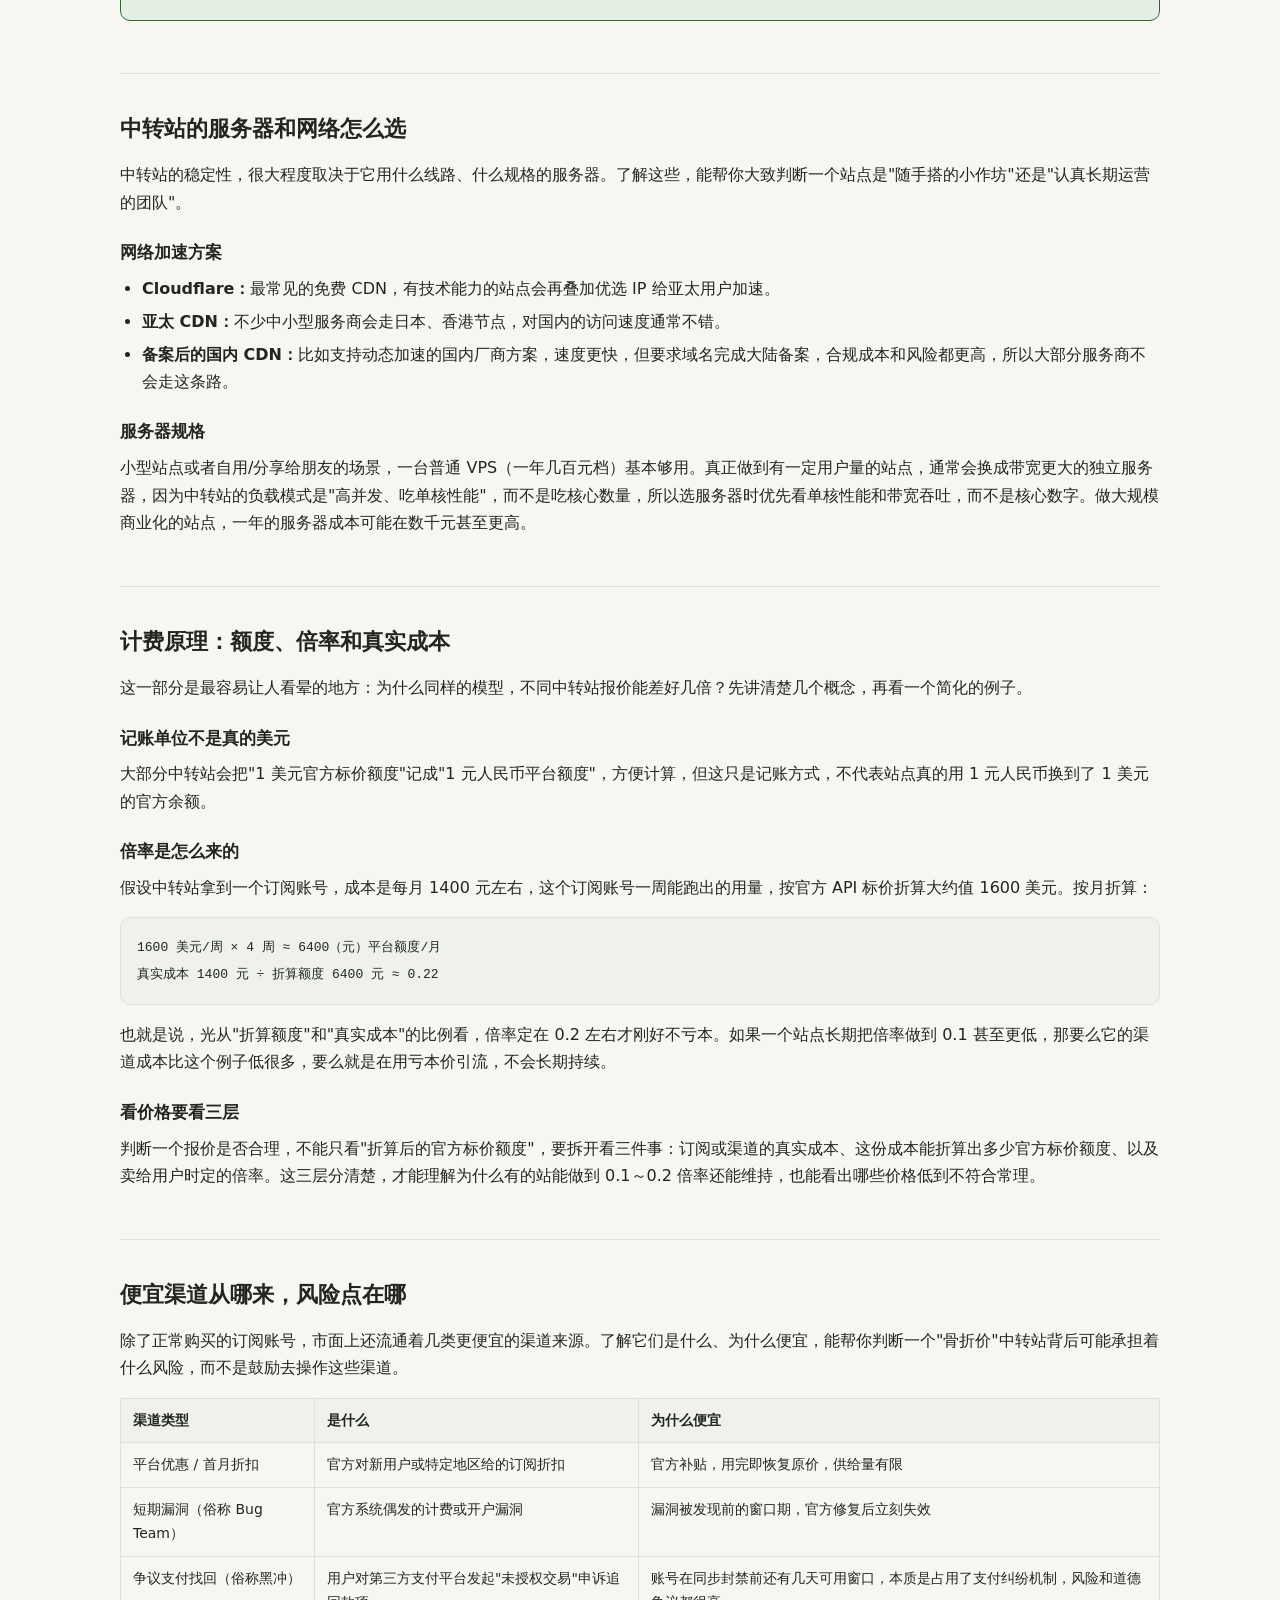
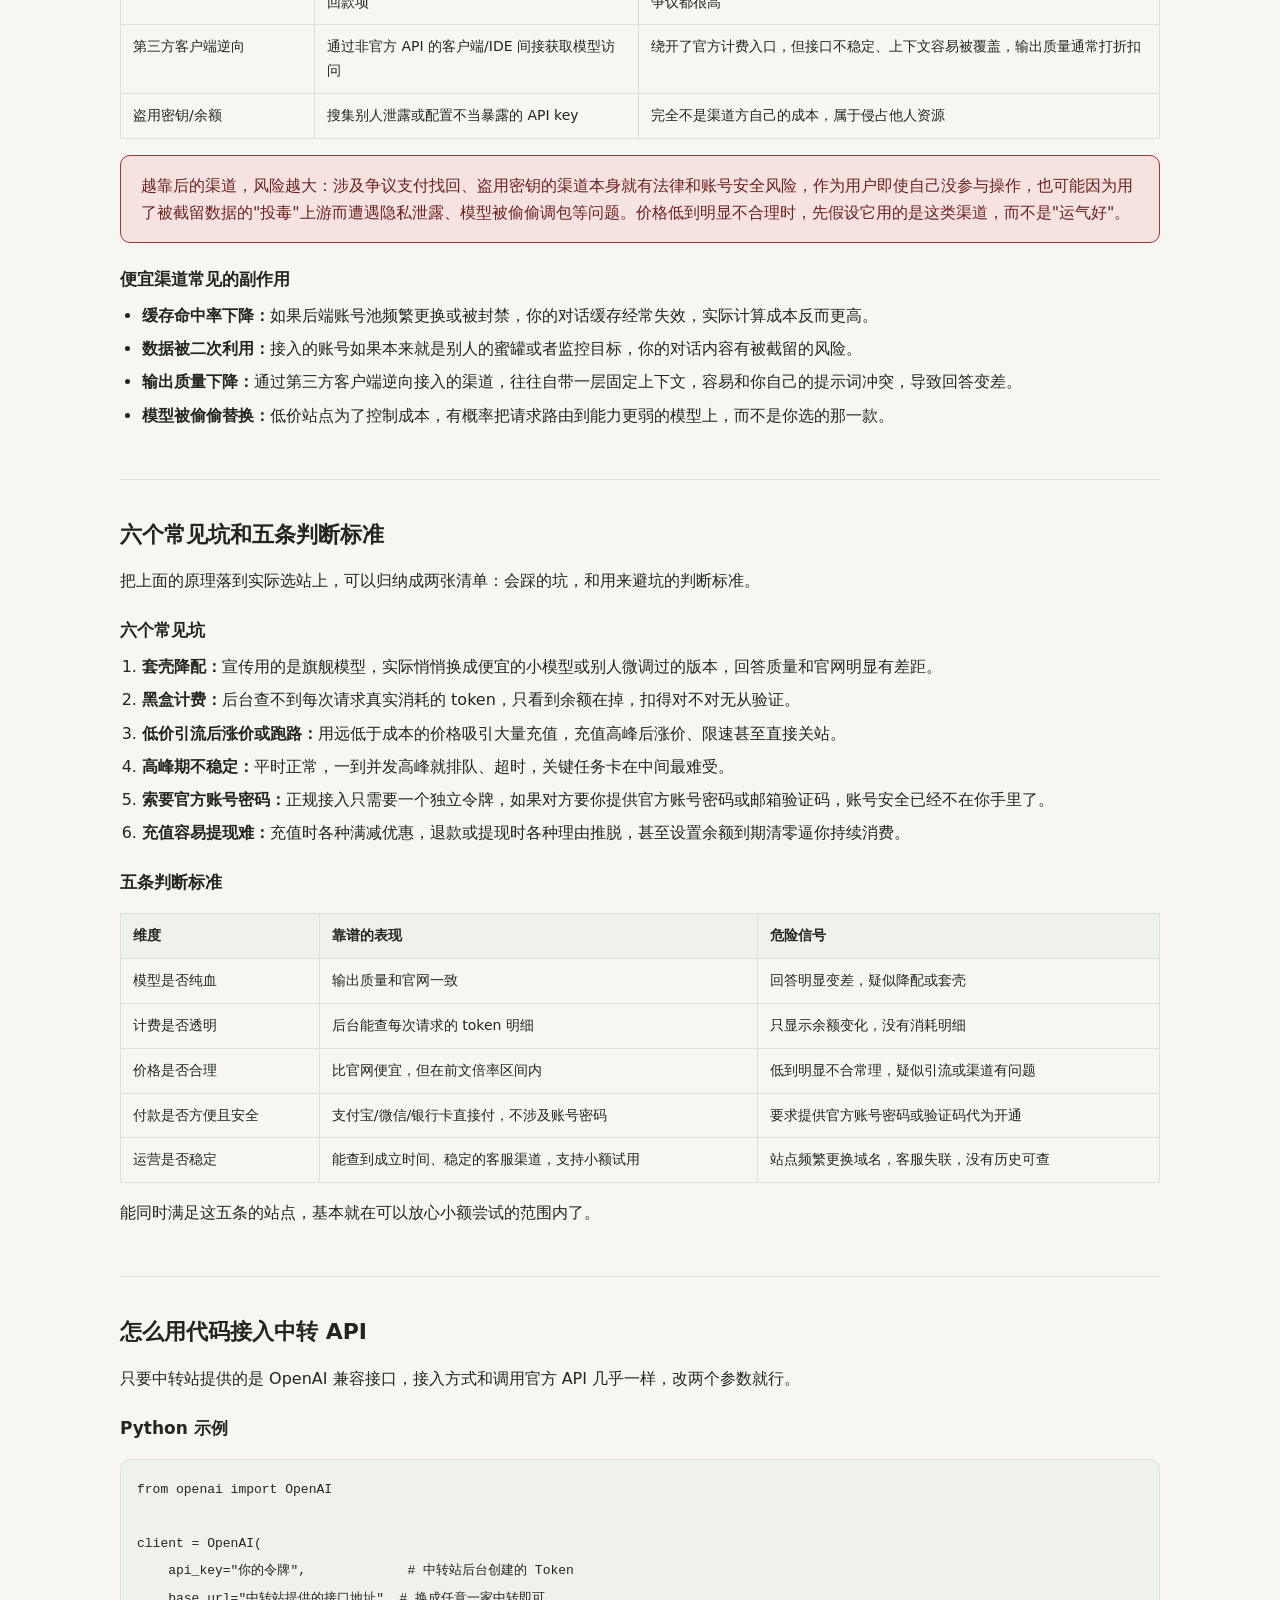
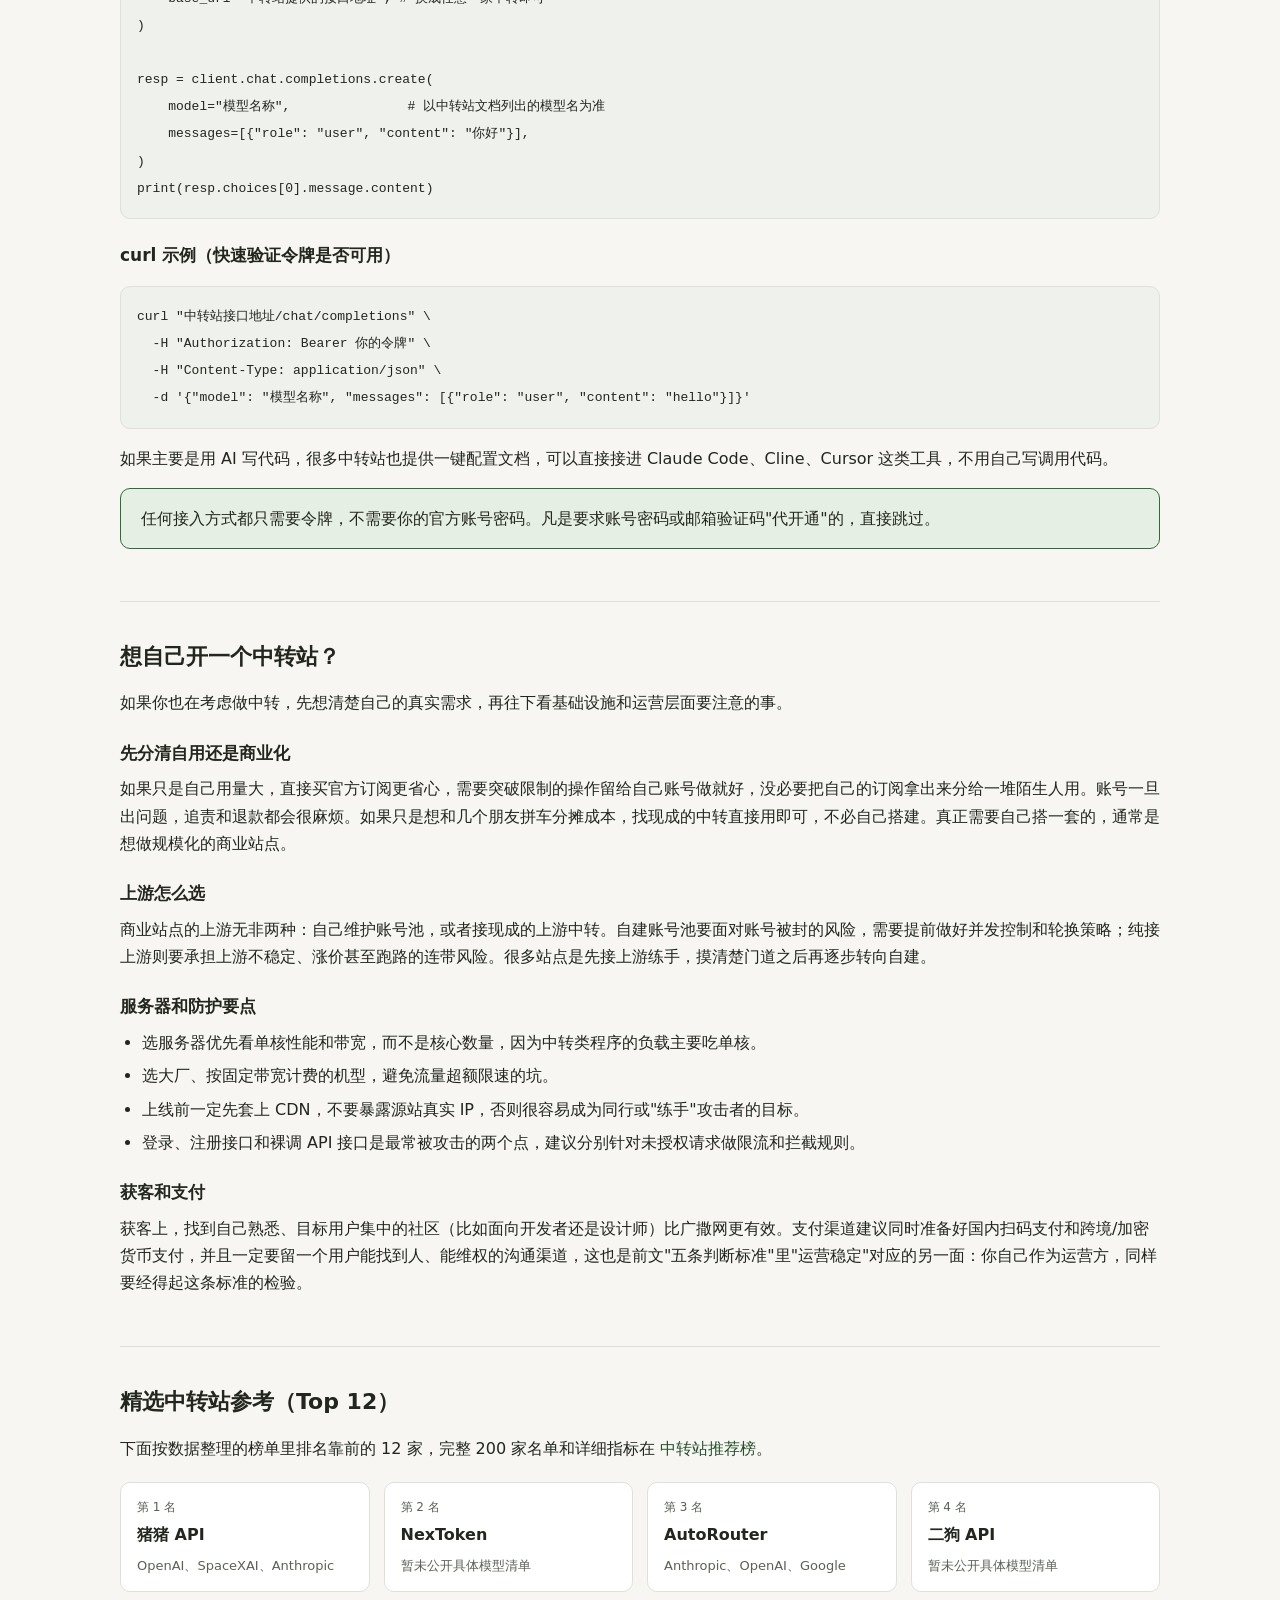
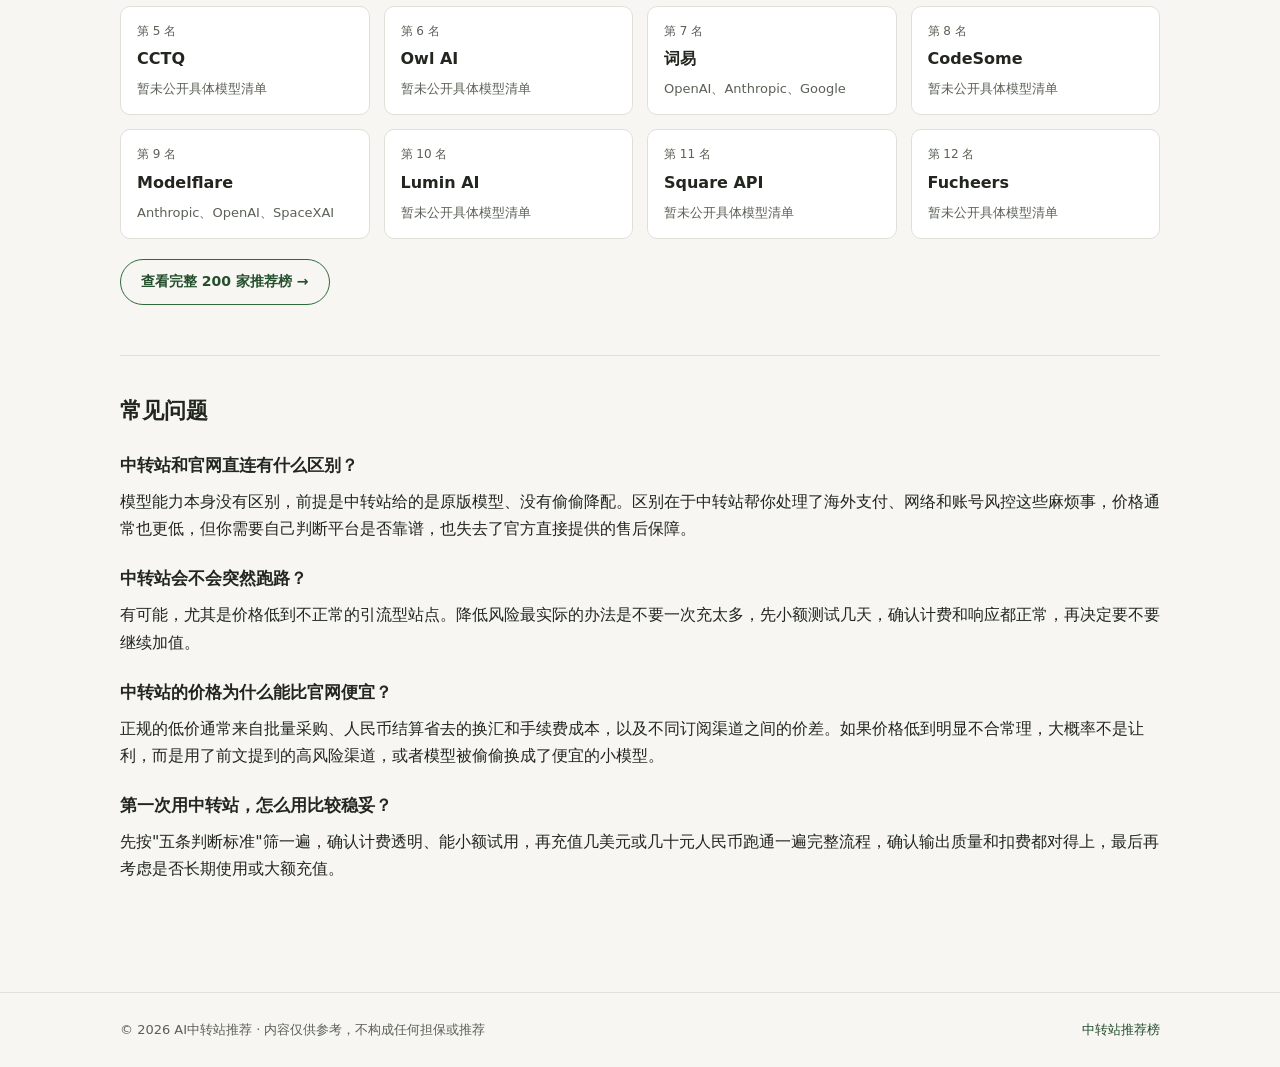
==== commit 8479dc68: "first commit" ====
--- a/index.html
+++ b/index.html
@@ -269,74 +269,74 @@
 
           <div class="pick-card">
             <div class="rank">第 1 名</div>
-            <div class="name">DuiAPI</div>
-            <div class="meta">智谱、阿里云、DeepSeek</div>
+            <div class="name"><a href="https://www.hvoyai.com/sites/kpzhucom/" target="_blank" rel="nofollow noopener noreferrer">猪猪 API</a></div>
+            <div class="meta">OpenAI、SpaceXAI、Anthropic</div>
           </div>
 
           <div class="pick-card">
             <div class="rank">第 2 名</div>
-            <div class="name">CUN.ai</div>
-            <div class="meta">阿里云、Anthropic、DeepSeek</div>
+            <div class="name"><a href="https://www.hvoyai.com/sites/nextokenonline/" target="_blank" rel="nofollow noopener noreferrer">NexToken</a></div>
+            <div class="meta">暂未公开具体模型清单</div>
           </div>
 
           <div class="pick-card">
             <div class="rank">第 3 名</div>
-            <div class="name">DragonAPI</div>
+            <div class="name"><a href="https://www.hvoyai.com/sites/autorouterio/" target="_blank" rel="nofollow noopener noreferrer">AutoRouter</a></div>
+            <div class="meta">Anthropic、OpenAI、Google</div>
+          </div>
+
+          <div class="pick-card">
+            <div class="rank">第 4 名</div>
+            <div class="name"><a href="https://www.hvoyai.com/sites/ergouapicom/" target="_blank" rel="nofollow noopener noreferrer">二狗 API</a></div>
+            <div class="meta">暂未公开具体模型清单</div>
+          </div>
+
+          <div class="pick-card">
+            <div class="rank">第 5 名</div>
+            <div class="name"><a href="https://www.hvoyai.com/sites/codeb886top/" target="_blank" rel="nofollow noopener noreferrer">CCTQ</a></div>
+            <div class="meta">暂未公开具体模型清单</div>
+          </div>
+
+          <div class="pick-card">
+            <div class="rank">第 6 名</div>
+            <div class="name"><a href="https://www.hvoyai.com/sites/apiowlaitech/" target="_blank" rel="nofollow noopener noreferrer">Owl AI</a></div>
+            <div class="meta">暂未公开具体模型清单</div>
+          </div>
+
+          <div class="pick-card">
+            <div class="rank">第 7 名</div>
+            <div class="name"><a href="https://www.hvoyai.com/sites/chiyicncom/" target="_blank" rel="nofollow noopener noreferrer">词易</a></div>
             <div class="meta">OpenAI、Anthropic、Google</div>
           </div>
 
           <div class="pick-card">
-            <div class="rank">第 4 名</div>
-            <div class="name">云渡</div>
-            <div class="meta">OpenAI、Anthropic</div>
-          </div>
-
-          <div class="pick-card">
-            <div class="rank">第 5 名</div>
-            <div class="name">EiRouter</div>
-            <div class="meta">Anthropic、OpenAI</div>
-          </div>
-
-          <div class="pick-card">
-            <div class="rank">第 6 名</div>
-            <div class="name">ccgo</div>
-            <div class="meta">Anthropic、Google、OpenAI</div>
-          </div>
-
-          <div class="pick-card">
-            <div class="rank">第 7 名</div>
-            <div class="name">Apizh</div>
-            <div class="meta">OpenAI、Anthropic</div>
-          </div>
-
-          <div class="pick-card">
             <div class="rank">第 8 名</div>
-            <div class="name">hao.ai</div>
-            <div class="meta">Anthropic、OpenAI</div>
+            <div class="name"><a href="https://www.hvoyai.com/sites/codesomeai/" target="_blank" rel="nofollow noopener noreferrer">CodeSome</a></div>
+            <div class="meta">暂未公开具体模型清单</div>
           </div>
 
           <div class="pick-card">
             <div class="rank">第 9 名</div>
-            <div class="name">A6api</div>
-            <div class="meta">阿里云、Anthropic、DeepSeek</div>
+            <div class="name"><a href="https://www.hvoyai.com/sites/originmodelflaredev/" target="_blank" rel="nofollow noopener noreferrer">Modelflare</a></div>
+            <div class="meta">Anthropic、OpenAI、SpaceXAI</div>
           </div>
 
           <div class="pick-card">
             <div class="rank">第 10 名</div>
-            <div class="name">MuskAI</div>
-            <div class="meta">Anthropic、OpenAI、Google</div>
+            <div class="name"><a href="https://www.hvoyai.com/sites/ailuminaicc/" target="_blank" rel="nofollow noopener noreferrer">Lumin AI</a></div>
+            <div class="meta">暂未公开具体模型清单</div>
           </div>
 
           <div class="pick-card">
             <div class="rank">第 11 名</div>
-            <div class="name">ToolCode</div>
-            <div class="meta">OpenAI、Anthropic</div>
+            <div class="name"><a href="https://www.hvoyai.com/sites/apisquarefaceiconorg/" target="_blank" rel="nofollow noopener noreferrer">Square API</a></div>
+            <div class="meta">暂未公开具体模型清单</div>
           </div>
 
           <div class="pick-card">
             <div class="rank">第 12 名</div>
-            <div class="name">ModCon</div>
-            <div class="meta">Anthropic、OpenAI</div>
+            <div class="name"><a href="https://www.hvoyai.com/sites/fucheerstop/" target="_blank" rel="nofollow noopener noreferrer">Fucheers</a></div>
+            <div class="meta">暂未公开具体模型清单</div>
           </div>
           <!-- PICKS_END -->
         </div>
--- a/assets/style.css
+++ b/assets/style.css
@@ -394,6 +394,17 @@
   font-size: 17px;
 }
 
+.station-card h3 a,
+.pick-card .name a {
+  color: inherit;
+  text-decoration: none;
+}
+
+.station-card h3 a:hover,
+.pick-card .name a:hover {
+  text-decoration: underline;
+}
+
 .station-card .summary {
   font-size: 14px;
   color: var(--text-muted);
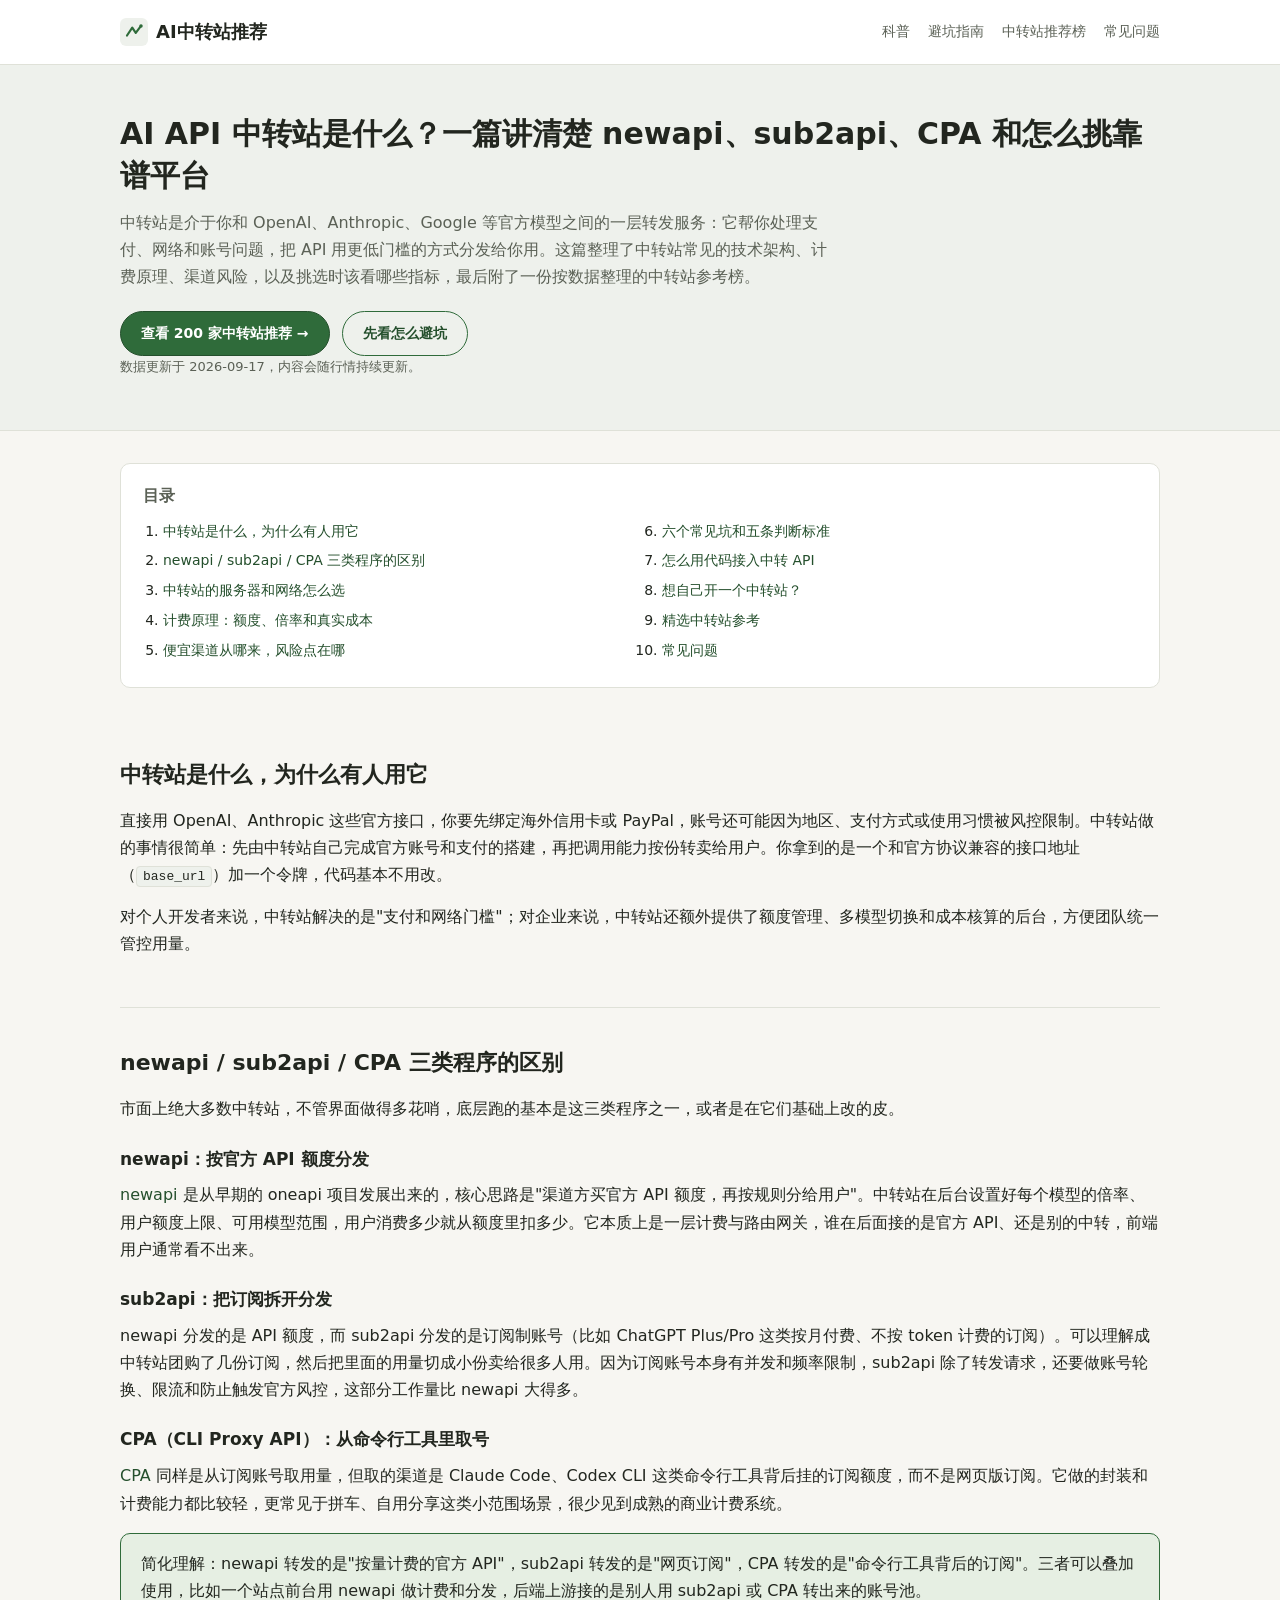
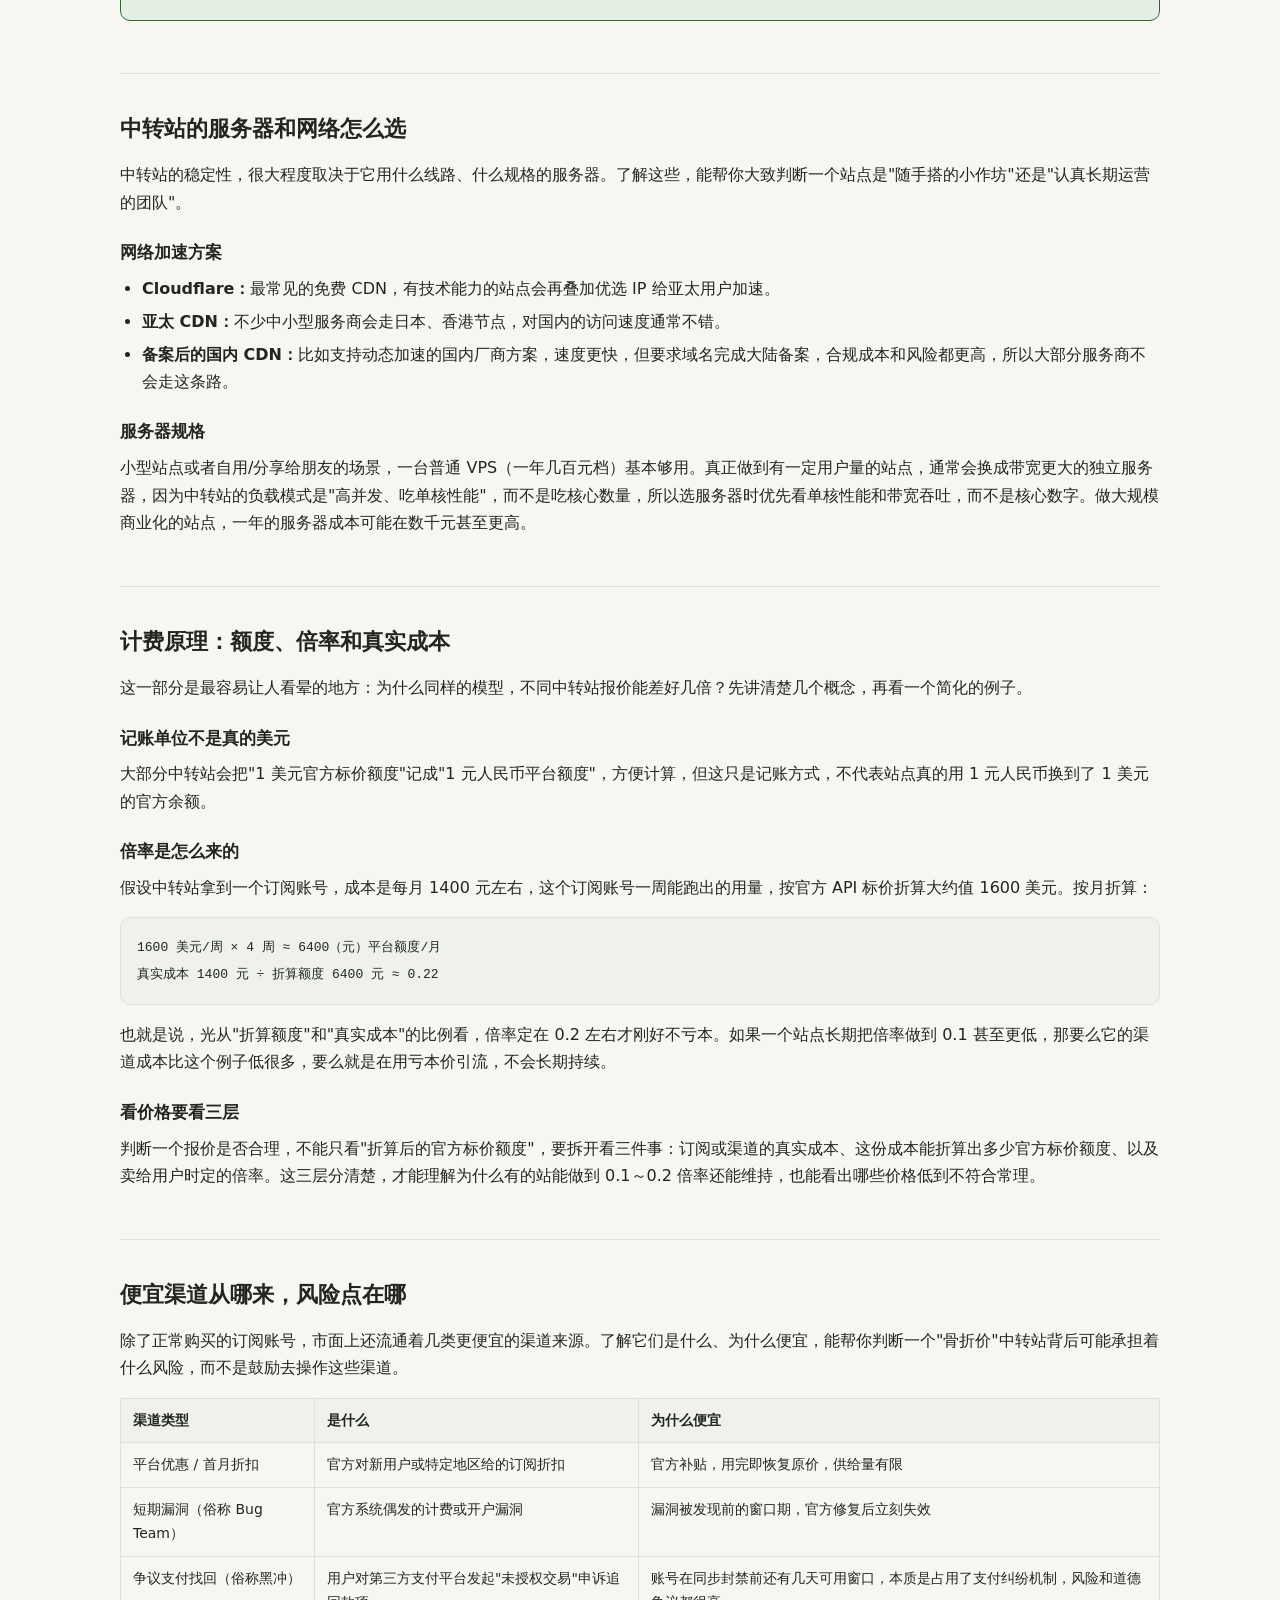
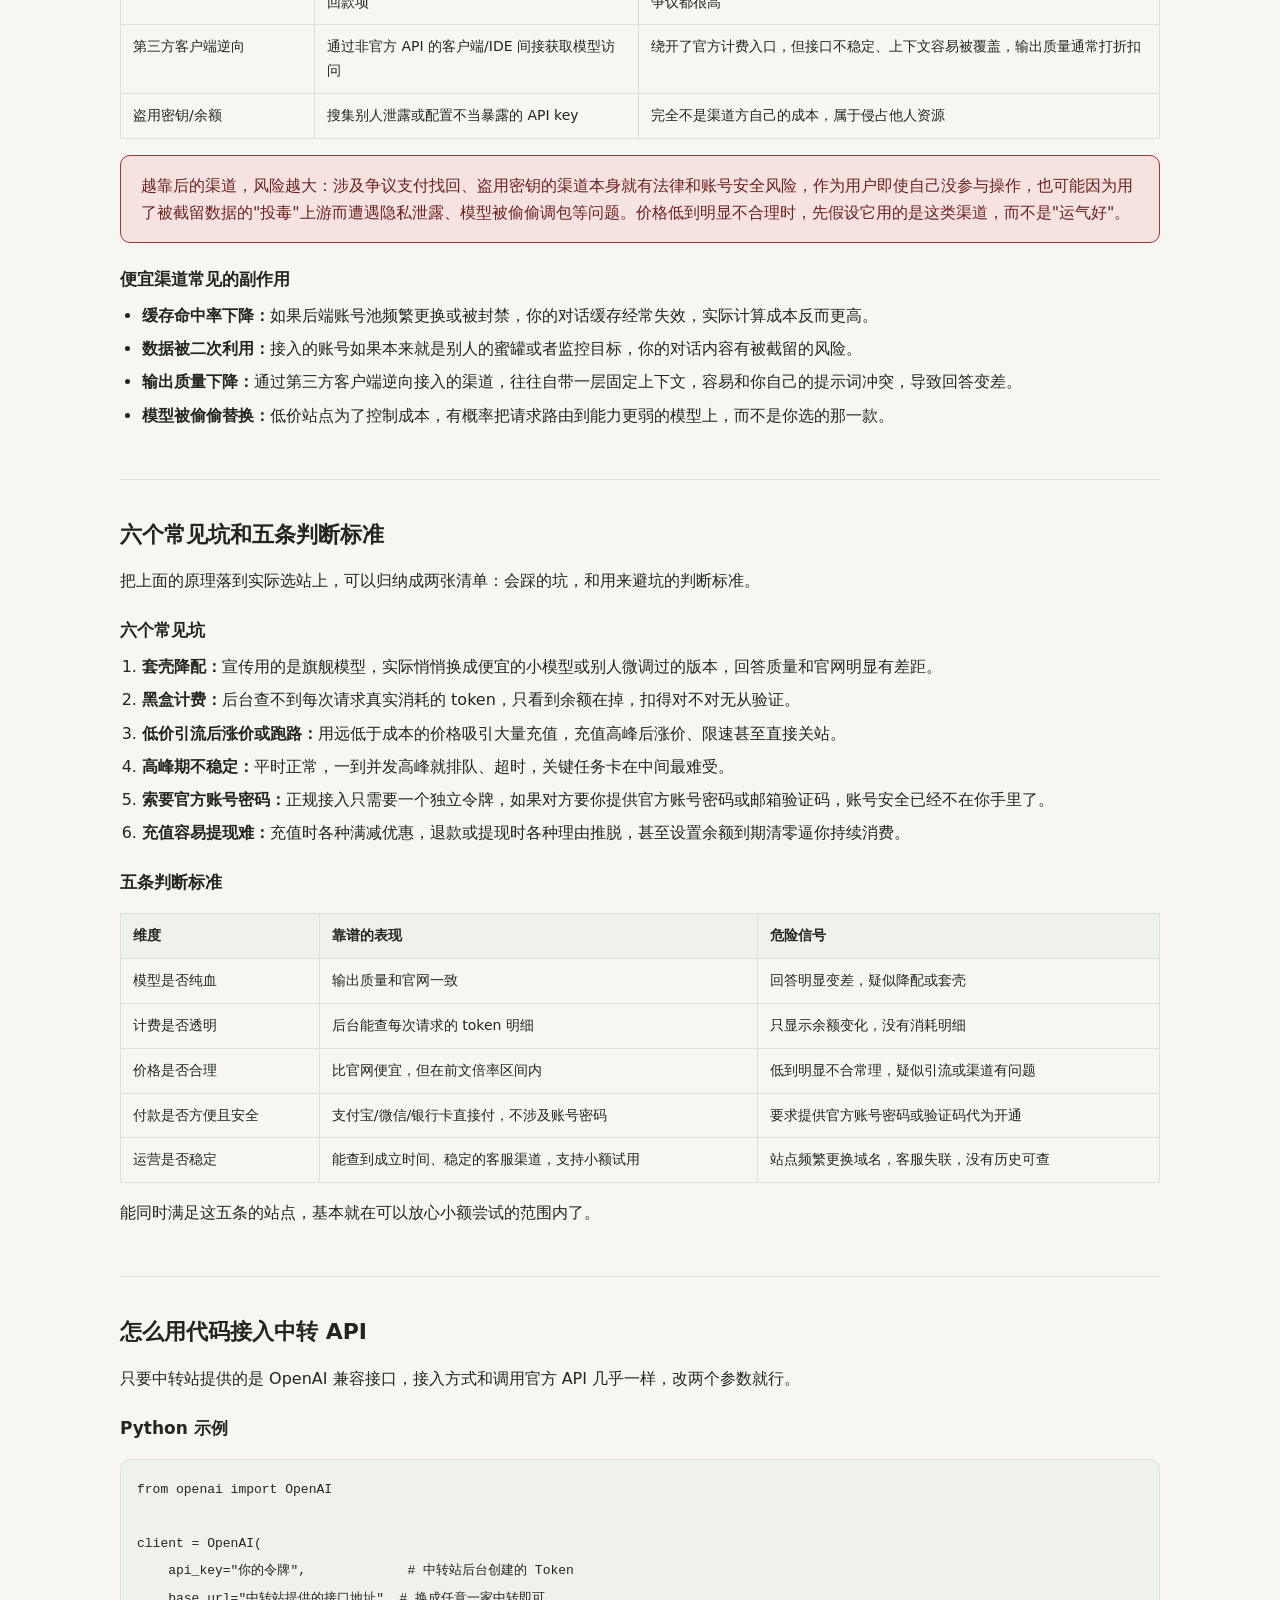
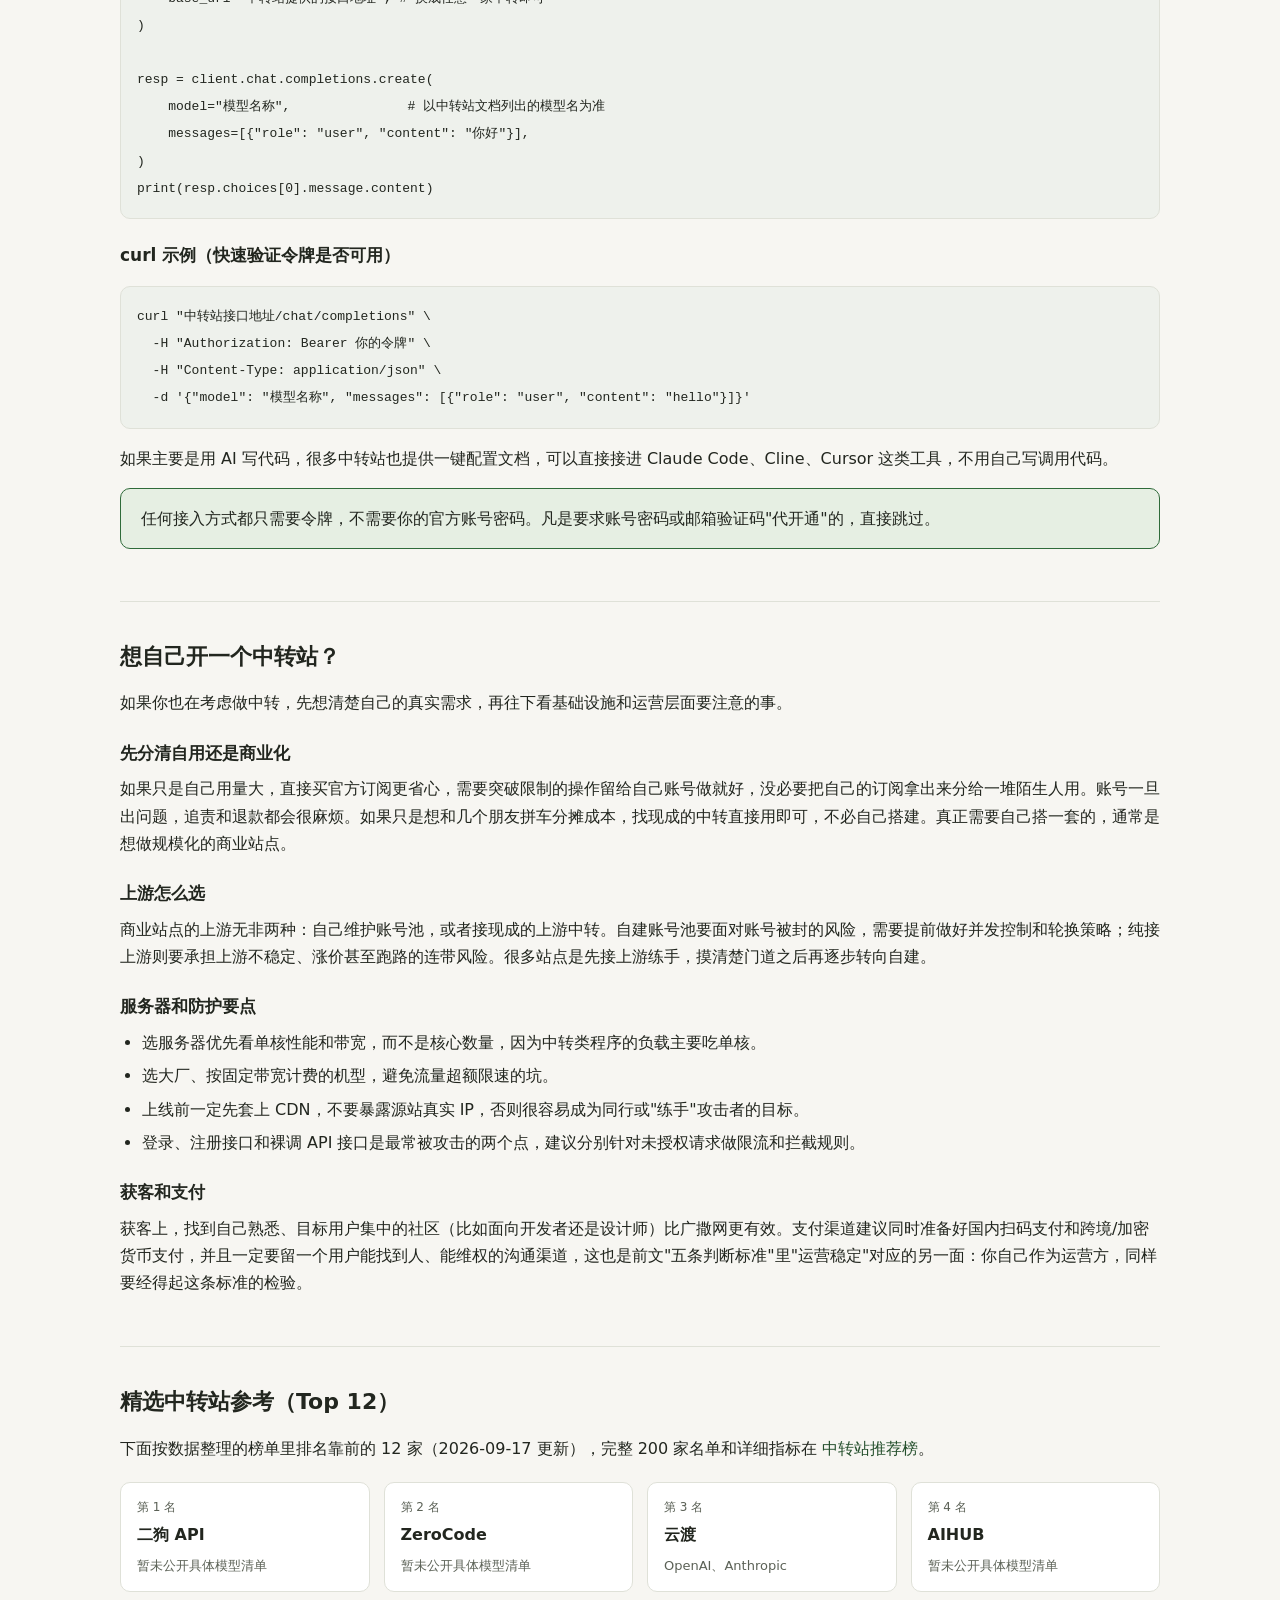
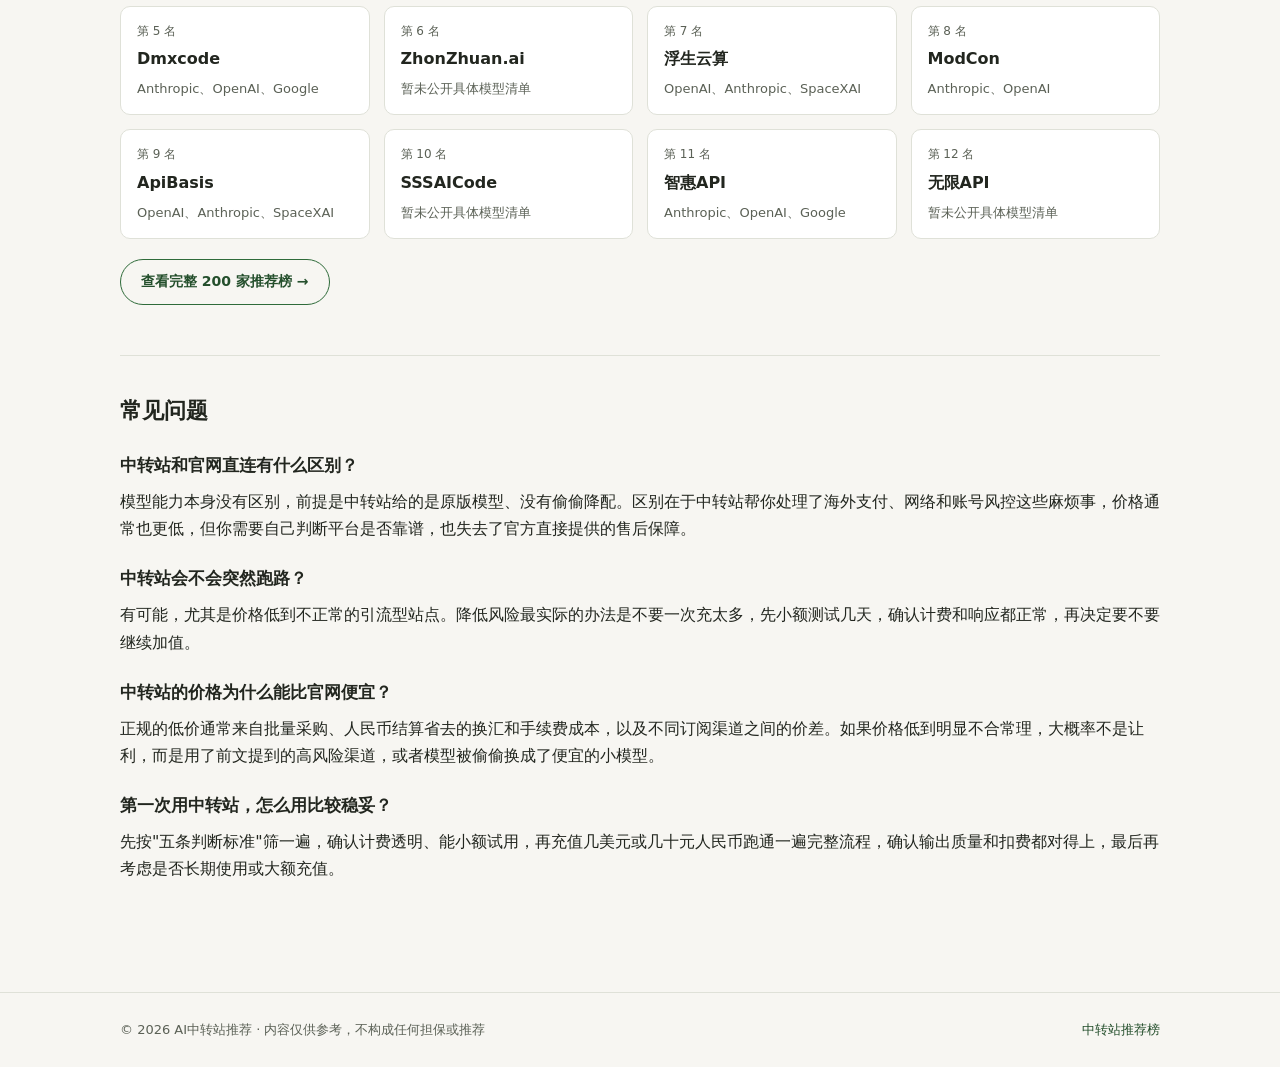
==== commit dc493272: "first commit" ====
--- a/index.html
+++ b/index.html
@@ -100,7 +100,7 @@
         <a class="btn" href="/stations/">查看 200 家中转站推荐 →</a>
         <a class="btn btn-outline" href="#checklist">先看怎么避坑</a>
       </div>
-      <p class="updated">内容整理于 2026 年，会随行情更新。</p>
+      <p class="updated">数据更新于 <!-- DATE_START -->2026-09-17<!-- DATE_END -->，内容会随行情持续更新。</p>
     </div>
   </div>
 
@@ -263,79 +263,79 @@
 
       <section id="picks">
         <h2>精选中转站参考（Top 12）</h2>
-        <p>下面按数据整理的榜单里排名靠前的 12 家，完整 200 家名单和详细指标在 <a href="/stations/">中转站推荐榜</a>。</p>
+        <p>下面按数据整理的榜单里排名靠前的 12 家（<!-- DATE_START -->2026-09-17<!-- DATE_END --> 更新），完整 200 家名单和详细指标在 <a href="/stations/">中转站推荐榜</a>。</p>
         <div class="pick-grid" id="picks-grid">
           <!-- PICKS_START -->
 
           <div class="pick-card">
             <div class="rank">第 1 名</div>
-            <div class="name"><a href="https://www.hvoyai.com/sites/kpzhucom/" target="_blank" rel="nofollow noopener noreferrer">猪猪 API</a></div>
-            <div class="meta">OpenAI、SpaceXAI、Anthropic</div>
+            <div class="name"><a href="https://www.hvoyai.com/sites/ergouapicom/" target="_blank" rel="nofollow noopener noreferrer">二狗 API</a></div>
+            <div class="meta">暂未公开具体模型清单</div>
           </div>
 
           <div class="pick-card">
             <div class="rank">第 2 名</div>
-            <div class="name"><a href="https://www.hvoyai.com/sites/nextokenonline/" target="_blank" rel="nofollow noopener noreferrer">NexToken</a></div>
+            <div class="name"><a href="https://www.hvoyai.com/sites/zerocodesbs/" target="_blank" rel="nofollow noopener noreferrer">ZeroCode</a></div>
             <div class="meta">暂未公开具体模型清单</div>
           </div>
 
           <div class="pick-card">
             <div class="rank">第 3 名</div>
-            <div class="name"><a href="https://www.hvoyai.com/sites/autorouterio/" target="_blank" rel="nofollow noopener noreferrer">AutoRouter</a></div>
+            <div class="name"><a href="https://www.hvoyai.com/sites/yundulat/" target="_blank" rel="nofollow noopener noreferrer">云渡</a></div>
+            <div class="meta">OpenAI、Anthropic</div>
+          </div>
+
+          <div class="pick-card">
+            <div class="rank">第 4 名</div>
+            <div class="name"><a href="https://www.hvoyai.com/sites/aihubtop/" target="_blank" rel="nofollow noopener noreferrer">AIHUB</a></div>
+            <div class="meta">暂未公开具体模型清单</div>
+          </div>
+
+          <div class="pick-card">
+            <div class="rank">第 5 名</div>
+            <div class="name"><a href="https://www.hvoyai.com/sites/kuaidmxcodecom/" target="_blank" rel="nofollow noopener noreferrer">Dmxcode</a></div>
             <div class="meta">Anthropic、OpenAI、Google</div>
           </div>
 
           <div class="pick-card">
-            <div class="rank">第 4 名</div>
-            <div class="name"><a href="https://www.hvoyai.com/sites/ergouapicom/" target="_blank" rel="nofollow noopener noreferrer">二狗 API</a></div>
-            <div class="meta">暂未公开具体模型清单</div>
-          </div>
-
-          <div class="pick-card">
-            <div class="rank">第 5 名</div>
-            <div class="name"><a href="https://www.hvoyai.com/sites/codeb886top/" target="_blank" rel="nofollow noopener noreferrer">CCTQ</a></div>
-            <div class="meta">暂未公开具体模型清单</div>
-          </div>
-
-          <div class="pick-card">
             <div class="rank">第 6 名</div>
-            <div class="name"><a href="https://www.hvoyai.com/sites/apiowlaitech/" target="_blank" rel="nofollow noopener noreferrer">Owl AI</a></div>
+            <div class="name"><a href="https://www.hvoyai.com/sites/zhonzhuanai/" target="_blank" rel="nofollow noopener noreferrer">ZhonZhuan.ai</a></div>
             <div class="meta">暂未公开具体模型清单</div>
           </div>
 
           <div class="pick-card">
             <div class="rank">第 7 名</div>
-            <div class="name"><a href="https://www.hvoyai.com/sites/chiyicncom/" target="_blank" rel="nofollow noopener noreferrer">词易</a></div>
-            <div class="meta">OpenAI、Anthropic、Google</div>
+            <div class="name"><a href="https://www.hvoyai.com/sites/fushengyunsuancom/" target="_blank" rel="nofollow noopener noreferrer">浮生云算</a></div>
+            <div class="meta">OpenAI、Anthropic、SpaceXAI</div>
           </div>
 
           <div class="pick-card">
             <div class="rank">第 8 名</div>
-            <div class="name"><a href="https://www.hvoyai.com/sites/codesomeai/" target="_blank" rel="nofollow noopener noreferrer">CodeSome</a></div>
-            <div class="meta">暂未公开具体模型清单</div>
+            <div class="name"><a href="https://www.hvoyai.com/sites/modcontop/" target="_blank" rel="nofollow noopener noreferrer">ModCon</a></div>
+            <div class="meta">Anthropic、OpenAI</div>
           </div>
 
           <div class="pick-card">
             <div class="rank">第 9 名</div>
-            <div class="name"><a href="https://www.hvoyai.com/sites/originmodelflaredev/" target="_blank" rel="nofollow noopener noreferrer">Modelflare</a></div>
-            <div class="meta">Anthropic、OpenAI、SpaceXAI</div>
+            <div class="name"><a href="https://www.hvoyai.com/sites/apibasiscom/" target="_blank" rel="nofollow noopener noreferrer">ApiBasis</a></div>
+            <div class="meta">OpenAI、Anthropic、SpaceXAI</div>
           </div>
 
           <div class="pick-card">
             <div class="rank">第 10 名</div>
-            <div class="name"><a href="https://www.hvoyai.com/sites/ailuminaicc/" target="_blank" rel="nofollow noopener noreferrer">Lumin AI</a></div>
+            <div class="name"><a href="https://www.hvoyai.com/sites/sssaicodecom/" target="_blank" rel="nofollow noopener noreferrer">SSSAICode</a></div>
             <div class="meta">暂未公开具体模型清单</div>
           </div>
 
           <div class="pick-card">
             <div class="rank">第 11 名</div>
-            <div class="name"><a href="https://www.hvoyai.com/sites/apisquarefaceiconorg/" target="_blank" rel="nofollow noopener noreferrer">Square API</a></div>
-            <div class="meta">暂未公开具体模型清单</div>
+            <div class="name"><a href="https://www.hvoyai.com/sites/apiapi2cncom/" target="_blank" rel="nofollow noopener noreferrer">智惠API</a></div>
+            <div class="meta">Anthropic、OpenAI、Google</div>
           </div>
 
           <div class="pick-card">
             <div class="rank">第 12 名</div>
-            <div class="name"><a href="https://www.hvoyai.com/sites/fucheerstop/" target="_blank" rel="nofollow noopener noreferrer">Fucheers</a></div>
+            <div class="name"><a href="https://www.hvoyai.com/sites/infaicc/" target="_blank" rel="nofollow noopener noreferrer">无限API</a></div>
             <div class="meta">暂未公开具体模型清单</div>
           </div>
           <!-- PICKS_END -->
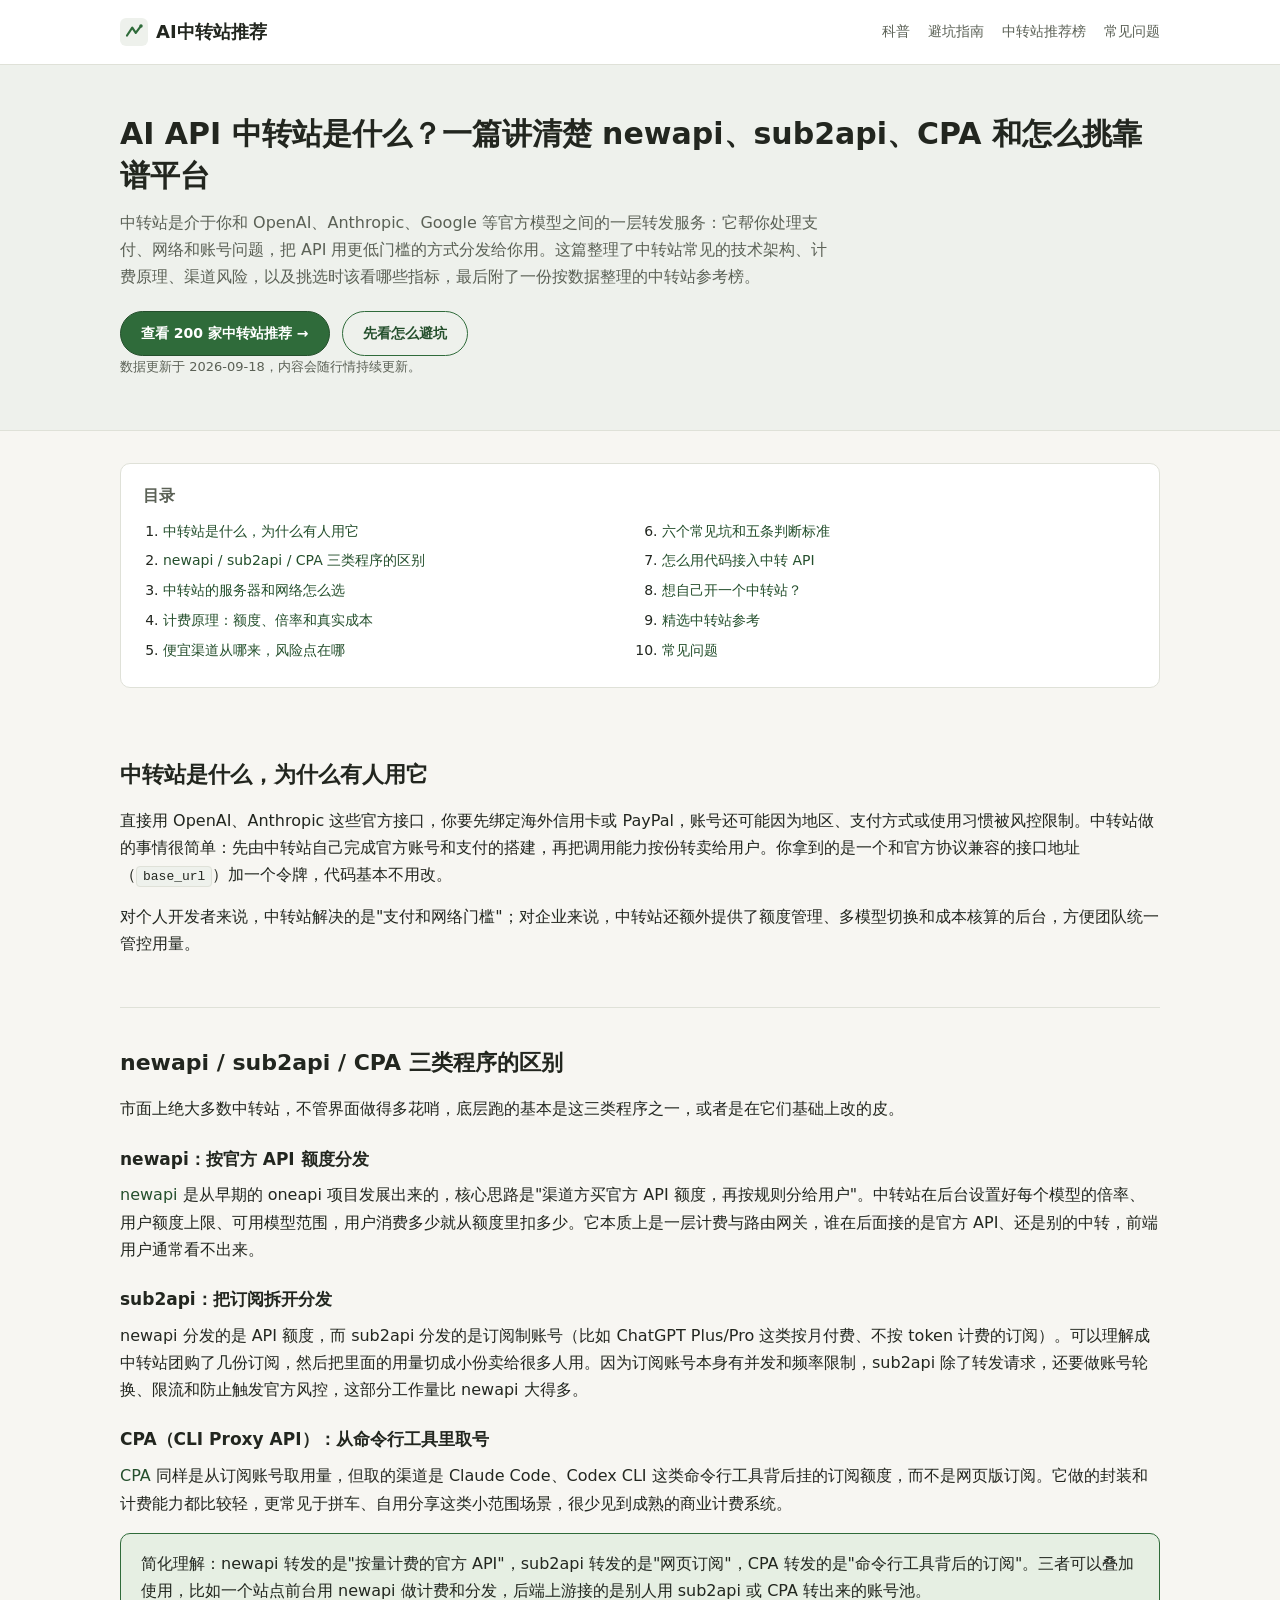
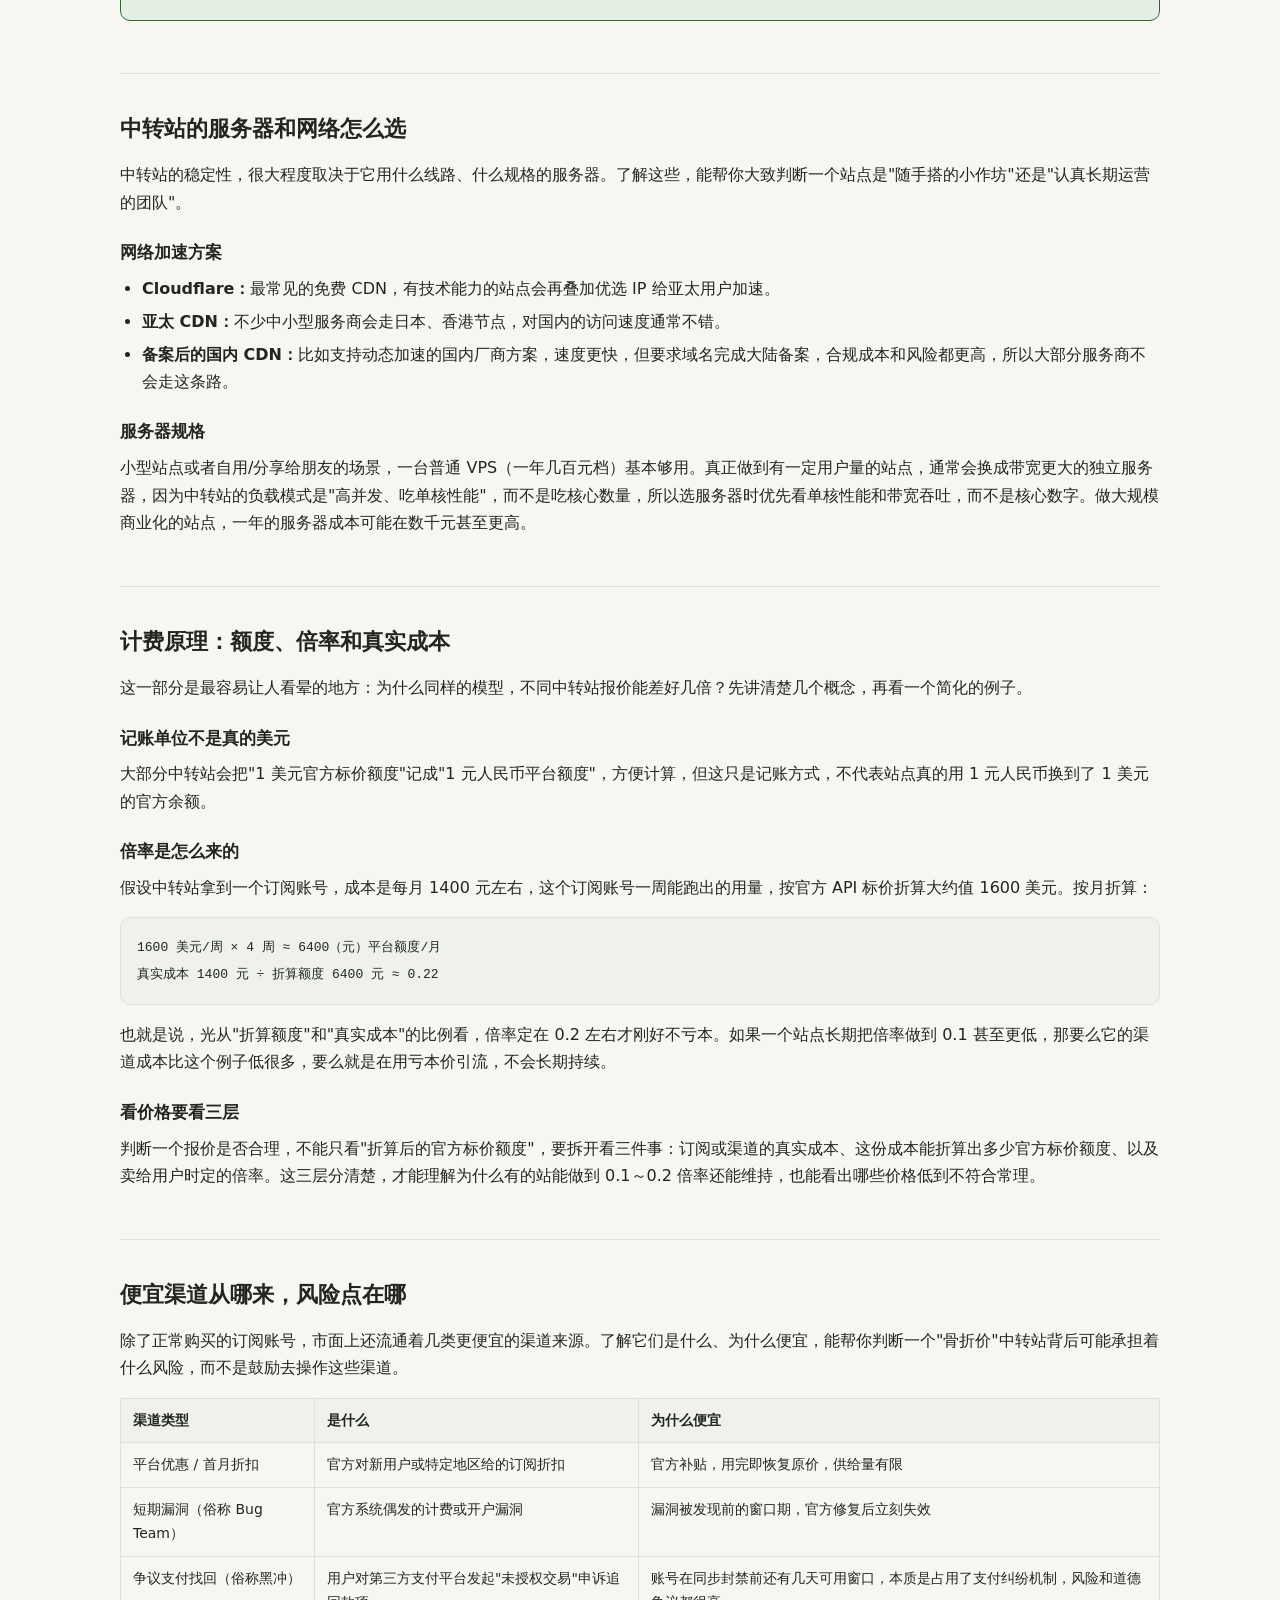
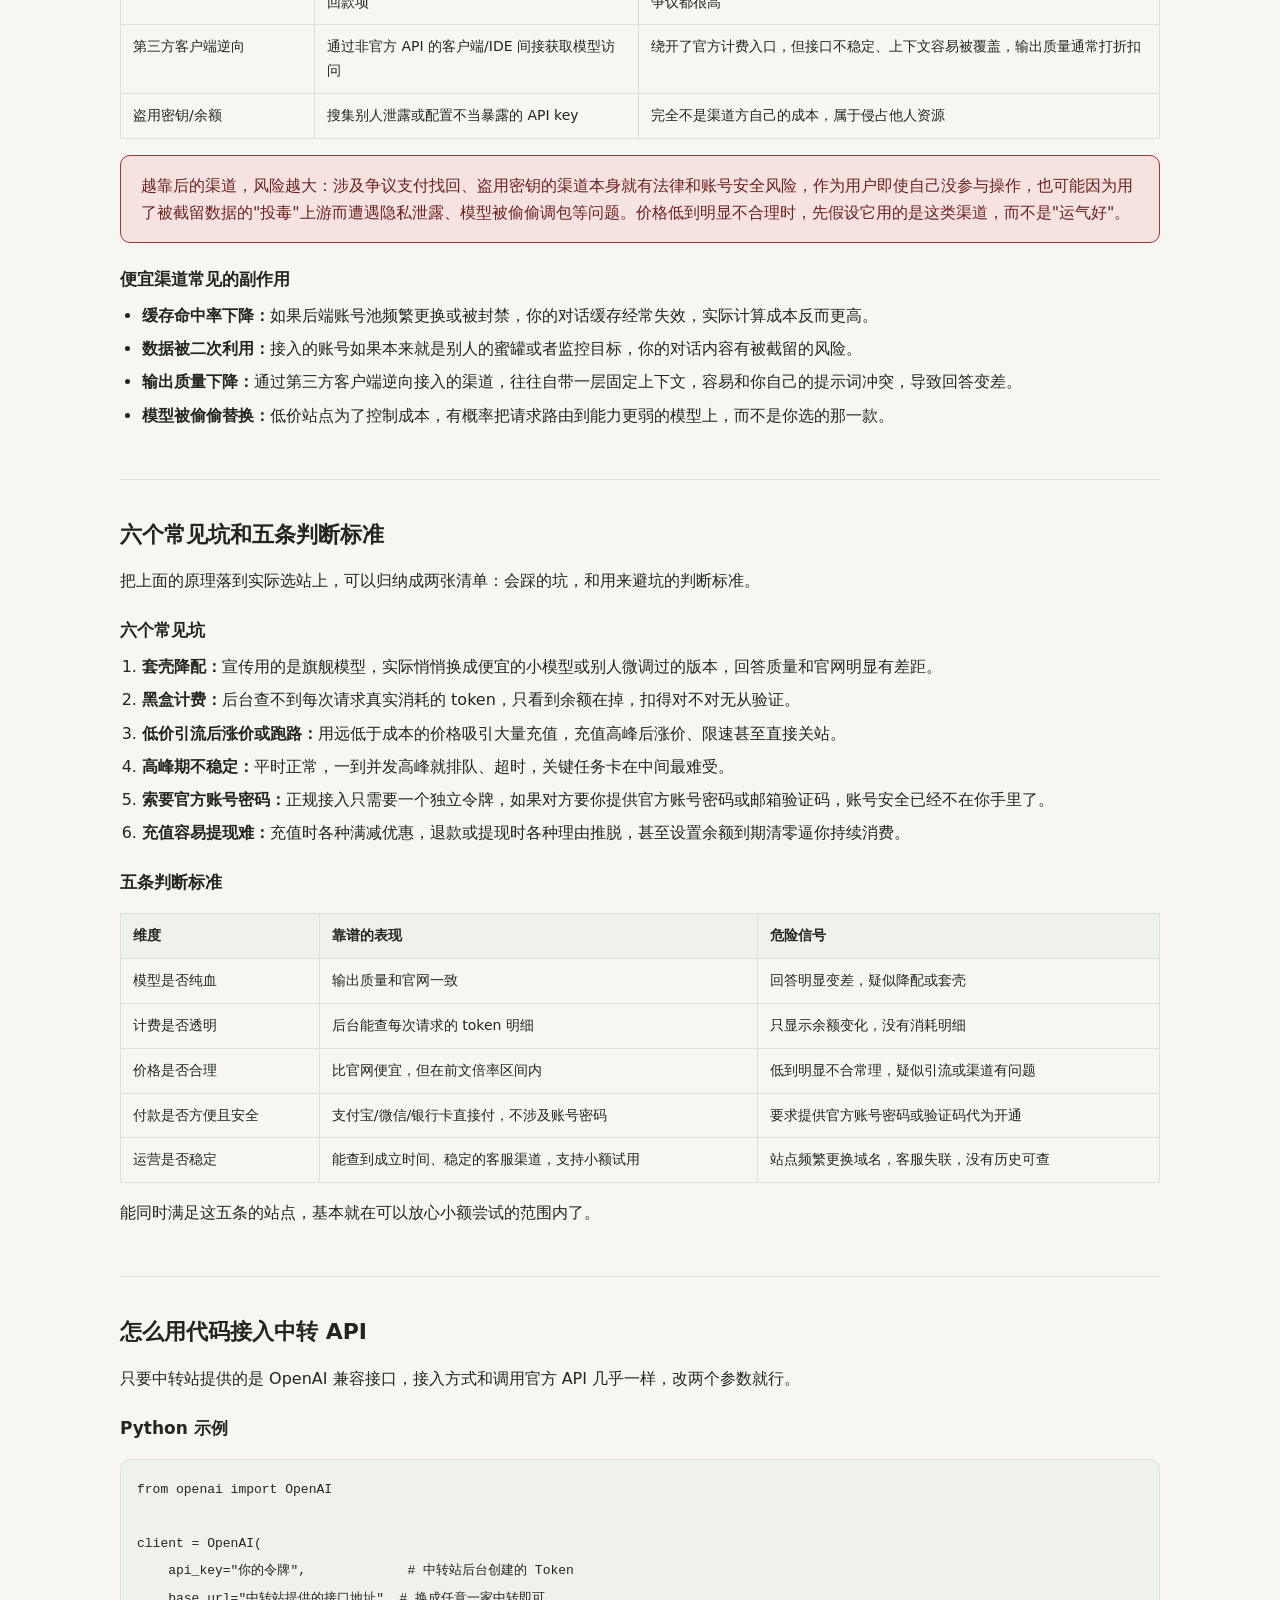
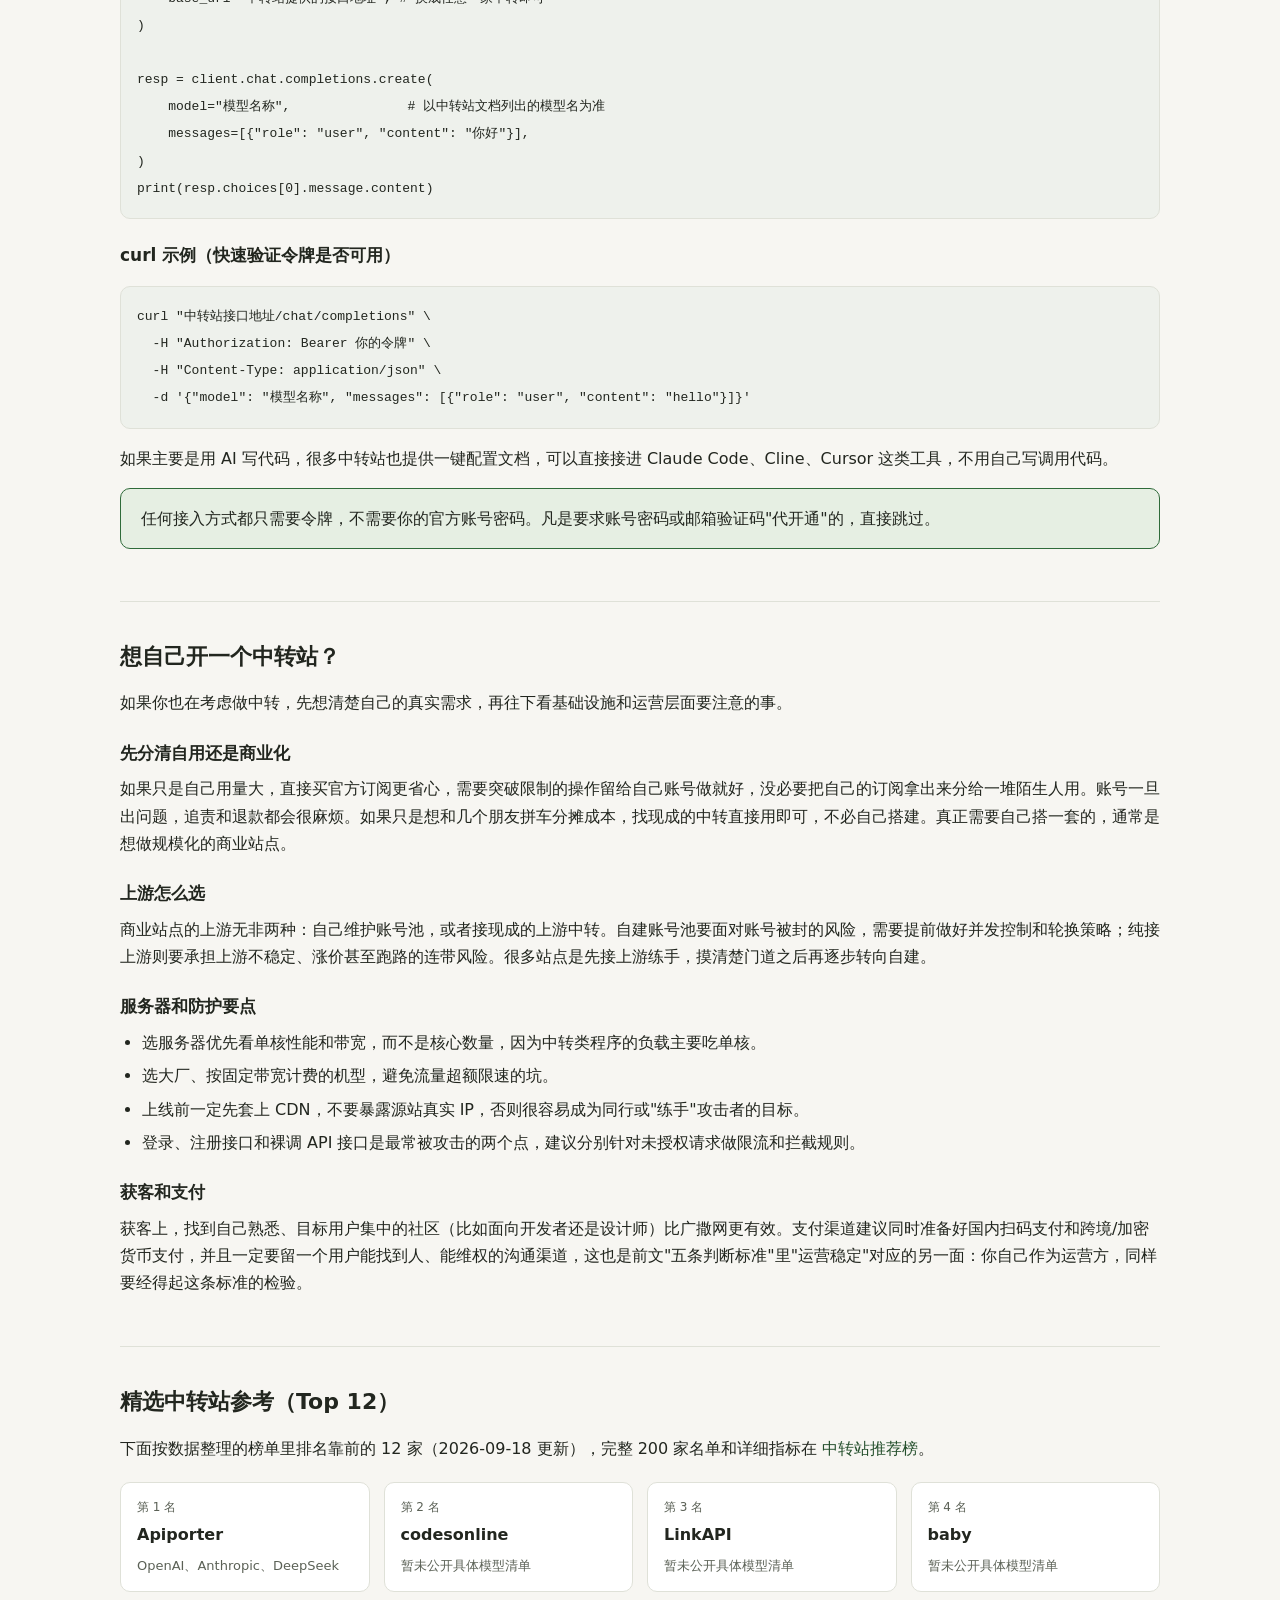
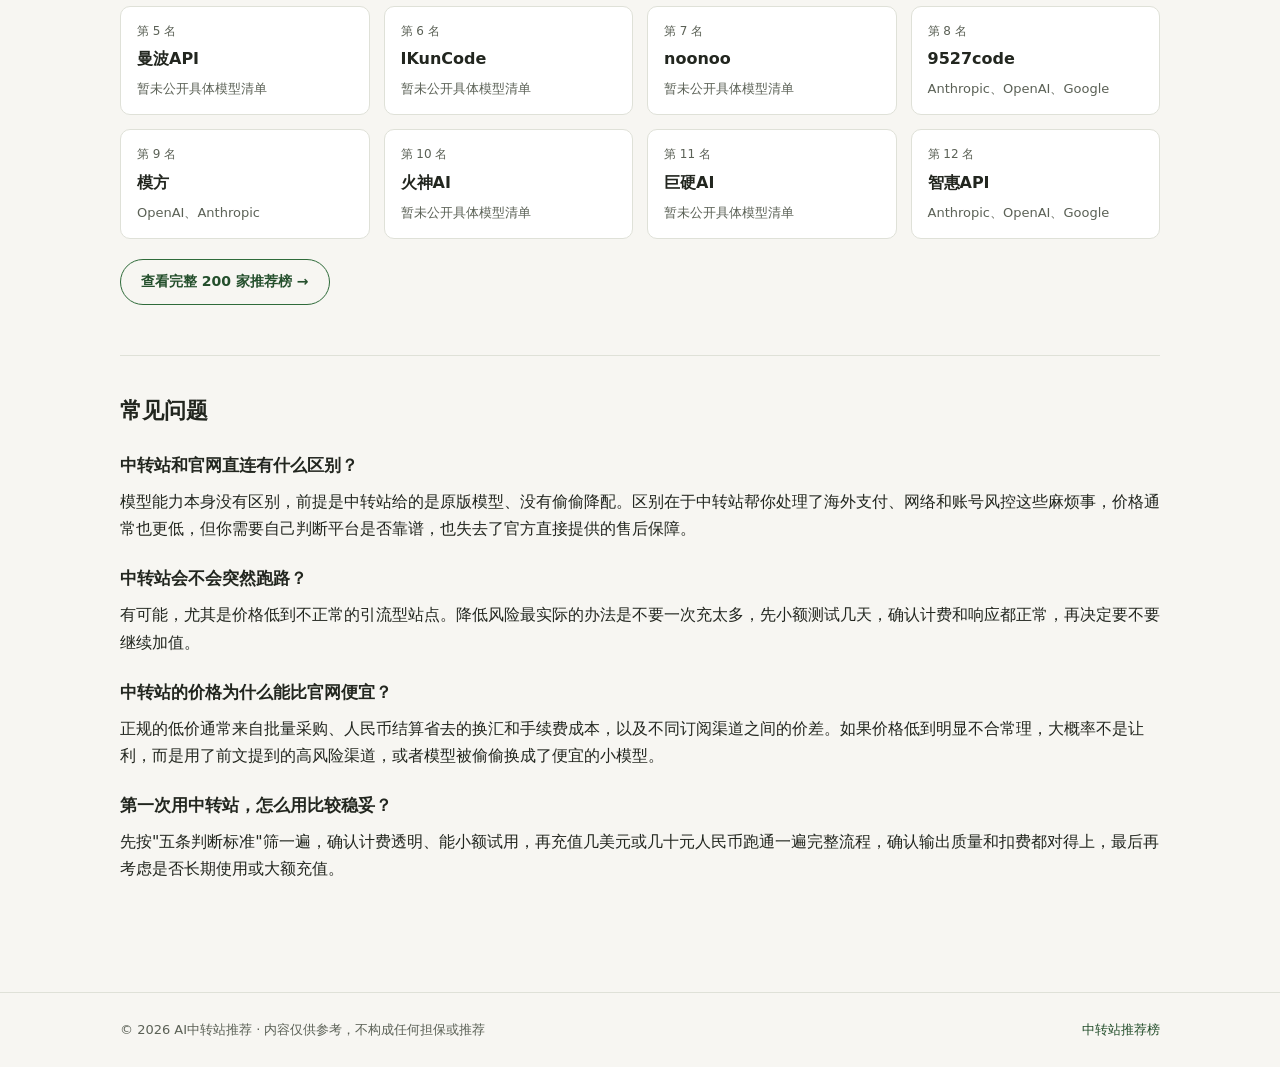
==== commit b600c0ff: "chore: daily data refresh" ====
--- a/index.html
+++ b/index.html
@@ -100,7 +100,7 @@
         <a class="btn" href="/stations/">查看 200 家中转站推荐 →</a>
         <a class="btn btn-outline" href="#checklist">先看怎么避坑</a>
       </div>
-      <p class="updated">数据更新于 <!-- DATE_START -->2026-09-17<!-- DATE_END -->，内容会随行情持续更新。</p>
+      <p class="updated">数据更新于 <!-- DATE_START -->2026-09-18<!-- DATE_END -->，内容会随行情持续更新。</p>
     </div>
   </div>
 
@@ -263,80 +263,80 @@
 
       <section id="picks">
         <h2>精选中转站参考（Top 12）</h2>
-        <p>下面按数据整理的榜单里排名靠前的 12 家（<!-- DATE_START -->2026-09-17<!-- DATE_END --> 更新），完整 200 家名单和详细指标在 <a href="/stations/">中转站推荐榜</a>。</p>
+        <p>下面按数据整理的榜单里排名靠前的 12 家（<!-- DATE_START -->2026-09-18<!-- DATE_END --> 更新），完整 200 家名单和详细指标在 <a href="/stations/">中转站推荐榜</a>。</p>
         <div class="pick-grid" id="picks-grid">
           <!-- PICKS_START -->
 
           <div class="pick-card">
             <div class="rank">第 1 名</div>
-            <div class="name"><a href="https://www.hvoyai.com/sites/ergouapicom/" target="_blank" rel="nofollow noopener noreferrer">二狗 API</a></div>
-            <div class="meta">暂未公开具体模型清单</div>
+            <div class="name"><a href="https://www.hvoyai.com/sites/apiportercom/" target="_blank" rel="nofollow noopener noreferrer">Apiporter</a></div>
+            <div class="meta">OpenAI、Anthropic、DeepSeek</div>
           </div>
 
           <div class="pick-card">
             <div class="rank">第 2 名</div>
-            <div class="name"><a href="https://www.hvoyai.com/sites/zerocodesbs/" target="_blank" rel="nofollow noopener noreferrer">ZeroCode</a></div>
+            <div class="name"><a href="https://www.hvoyai.com/sites/mxfreecodesonlinedev/" target="_blank" rel="nofollow noopener noreferrer">codesonline</a></div>
             <div class="meta">暂未公开具体模型清单</div>
           </div>
 
           <div class="pick-card">
             <div class="rank">第 3 名</div>
-            <div class="name"><a href="https://www.hvoyai.com/sites/yundulat/" target="_blank" rel="nofollow noopener noreferrer">云渡</a></div>
+            <div class="name"><a href="https://www.hvoyai.com/sites/linkapiai/" target="_blank" rel="nofollow noopener noreferrer">LinkAPI</a></div>
+            <div class="meta">暂未公开具体模型清单</div>
+          </div>
+
+          <div class="pick-card">
+            <div class="rank">第 4 名</div>
+            <div class="name"><a href="https://www.hvoyai.com/sites/max20cn/" target="_blank" rel="nofollow noopener noreferrer">baby</a></div>
+            <div class="meta">暂未公开具体模型清单</div>
+          </div>
+
+          <div class="pick-card">
+            <div class="rank">第 5 名</div>
+            <div class="name"><a href="https://www.hvoyai.com/sites/manbouapicom/" target="_blank" rel="nofollow noopener noreferrer">曼波API</a></div>
+            <div class="meta">暂未公开具体模型清单</div>
+          </div>
+
+          <div class="pick-card">
+            <div class="rank">第 6 名</div>
+            <div class="name"><a href="https://www.hvoyai.com/sites/apiikuncodecc/" target="_blank" rel="nofollow noopener noreferrer">IKunCode</a></div>
+            <div class="meta">暂未公开具体模型清单</div>
+          </div>
+
+          <div class="pick-card">
+            <div class="rank">第 7 名</div>
+            <div class="name"><a href="https://www.hvoyai.com/sites/noonooai/" target="_blank" rel="nofollow noopener noreferrer">noonoo</a></div>
+            <div class="meta">暂未公开具体模型清单</div>
+          </div>
+
+          <div class="pick-card">
+            <div class="rank">第 8 名</div>
+            <div class="name"><a href="https://www.hvoyai.com/sites/9527codes/" target="_blank" rel="nofollow noopener noreferrer">9527code</a></div>
+            <div class="meta">Anthropic、OpenAI、Google</div>
+          </div>
+
+          <div class="pick-card">
+            <div class="rank">第 9 名</div>
+            <div class="name"><a href="https://www.hvoyai.com/sites/apimodelscubecom/" target="_blank" rel="nofollow noopener noreferrer">模方</a></div>
             <div class="meta">OpenAI、Anthropic</div>
           </div>
 
           <div class="pick-card">
-            <div class="rank">第 4 名</div>
-            <div class="name"><a href="https://www.hvoyai.com/sites/aihubtop/" target="_blank" rel="nofollow noopener noreferrer">AIHUB</a></div>
-            <div class="meta">暂未公开具体模型清单</div>
-          </div>
-
-          <div class="pick-card">
-            <div class="rank">第 5 名</div>
-            <div class="name"><a href="https://www.hvoyai.com/sites/kuaidmxcodecom/" target="_blank" rel="nofollow noopener noreferrer">Dmxcode</a></div>
-            <div class="meta">Anthropic、OpenAI、Google</div>
-          </div>
-
-          <div class="pick-card">
-            <div class="rank">第 6 名</div>
-            <div class="name"><a href="https://www.hvoyai.com/sites/zhonzhuanai/" target="_blank" rel="nofollow noopener noreferrer">ZhonZhuan.ai</a></div>
-            <div class="meta">暂未公开具体模型清单</div>
-          </div>
-
-          <div class="pick-card">
-            <div class="rank">第 7 名</div>
-            <div class="name"><a href="https://www.hvoyai.com/sites/fushengyunsuancom/" target="_blank" rel="nofollow noopener noreferrer">浮生云算</a></div>
-            <div class="meta">OpenAI、Anthropic、SpaceXAI</div>
-          </div>
-
-          <div class="pick-card">
-            <div class="rank">第 8 名</div>
-            <div class="name"><a href="https://www.hvoyai.com/sites/modcontop/" target="_blank" rel="nofollow noopener noreferrer">ModCon</a></div>
-            <div class="meta">Anthropic、OpenAI</div>
-          </div>
-
-          <div class="pick-card">
-            <div class="rank">第 9 名</div>
-            <div class="name"><a href="https://www.hvoyai.com/sites/apibasiscom/" target="_blank" rel="nofollow noopener noreferrer">ApiBasis</a></div>
-            <div class="meta">OpenAI、Anthropic、SpaceXAI</div>
-          </div>
-
-          <div class="pick-card">
             <div class="rank">第 10 名</div>
-            <div class="name"><a href="https://www.hvoyai.com/sites/sssaicodecom/" target="_blank" rel="nofollow noopener noreferrer">SSSAICode</a></div>
+            <div class="name"><a href="https://www.hvoyai.com/sites/huoshenaicom/" target="_blank" rel="nofollow noopener noreferrer">火神AI</a></div>
             <div class="meta">暂未公开具体模型清单</div>
           </div>
 
           <div class="pick-card">
             <div class="rank">第 11 名</div>
+            <div class="name"><a href="https://www.hvoyai.com/sites/apidiscordtoolvip/" target="_blank" rel="nofollow noopener noreferrer">巨硬AI</a></div>
+            <div class="meta">暂未公开具体模型清单</div>
+          </div>
+
+          <div class="pick-card">
+            <div class="rank">第 12 名</div>
             <div class="name"><a href="https://www.hvoyai.com/sites/apiapi2cncom/" target="_blank" rel="nofollow noopener noreferrer">智惠API</a></div>
             <div class="meta">Anthropic、OpenAI、Google</div>
-          </div>
-
-          <div class="pick-card">
-            <div class="rank">第 12 名</div>
-            <div class="name"><a href="https://www.hvoyai.com/sites/infaicc/" target="_blank" rel="nofollow noopener noreferrer">无限API</a></div>
-            <div class="meta">暂未公开具体模型清单</div>
           </div>
           <!-- PICKS_END -->
         </div>
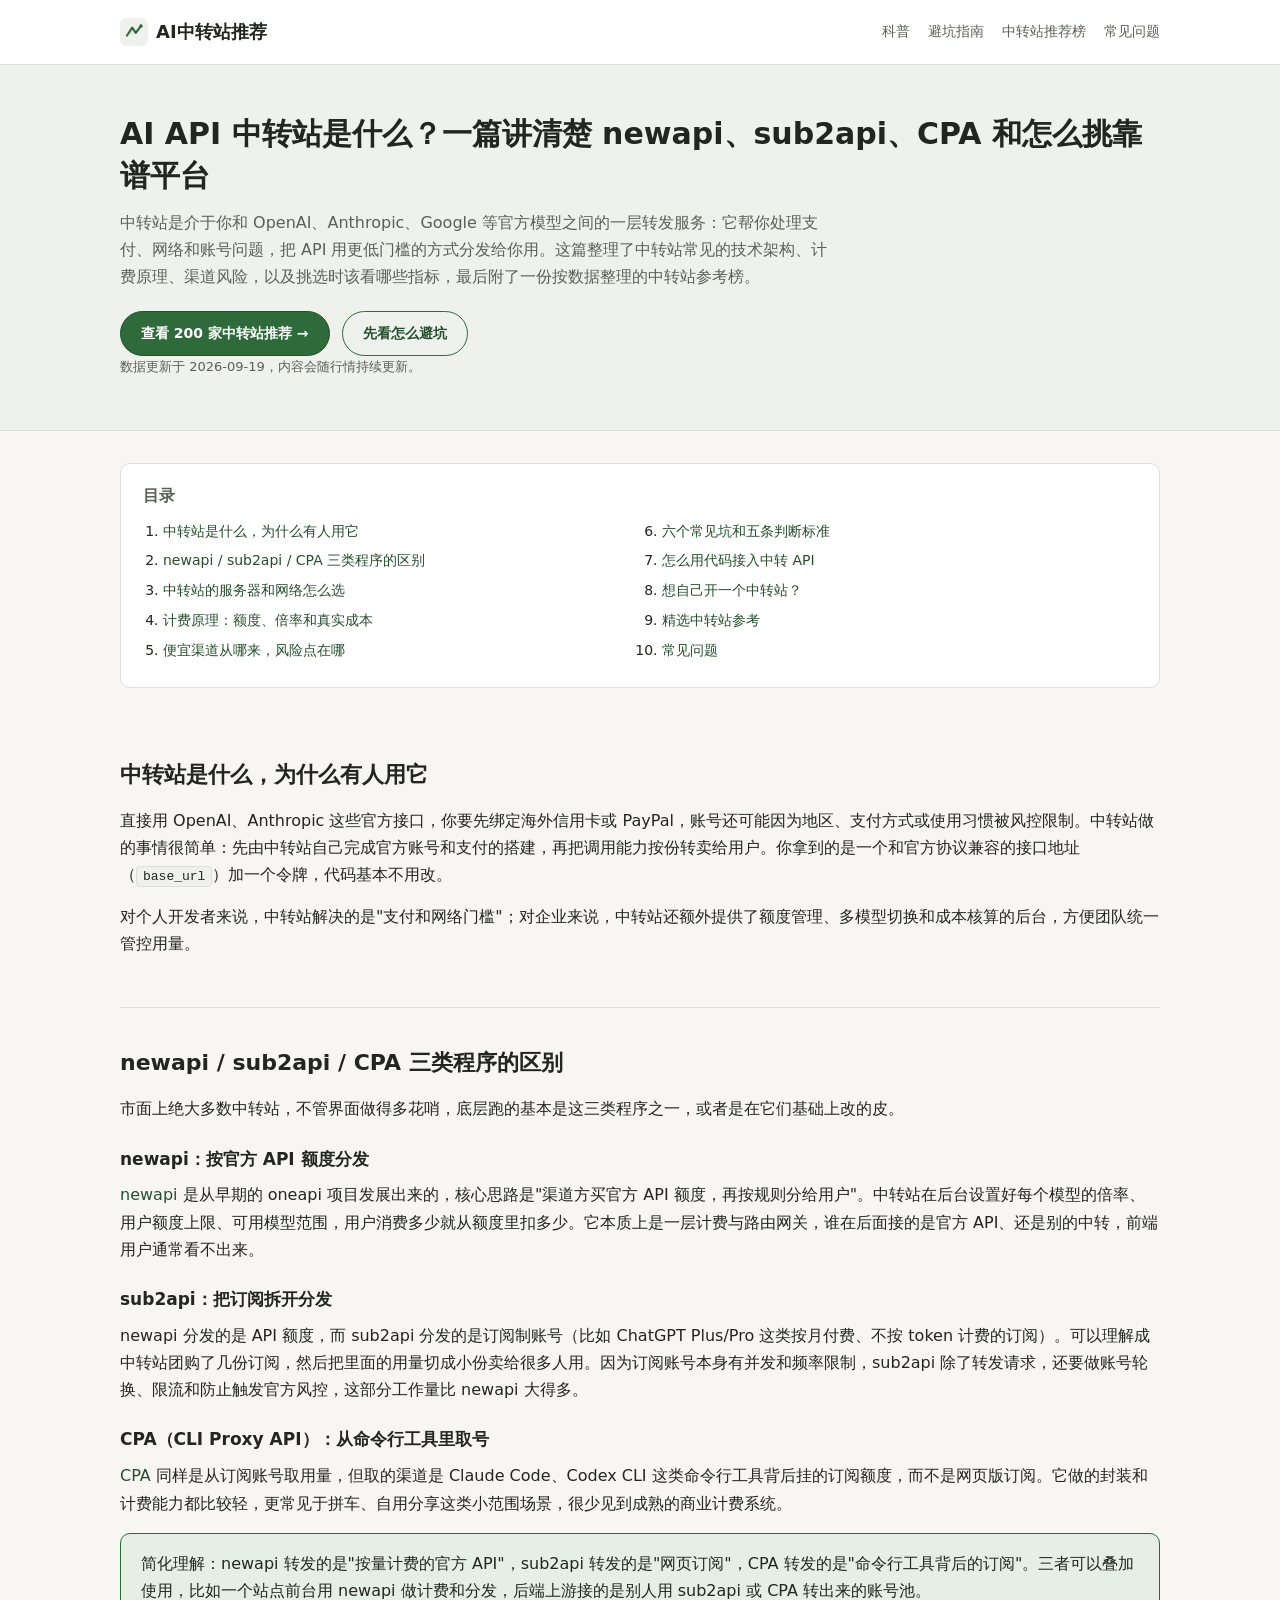
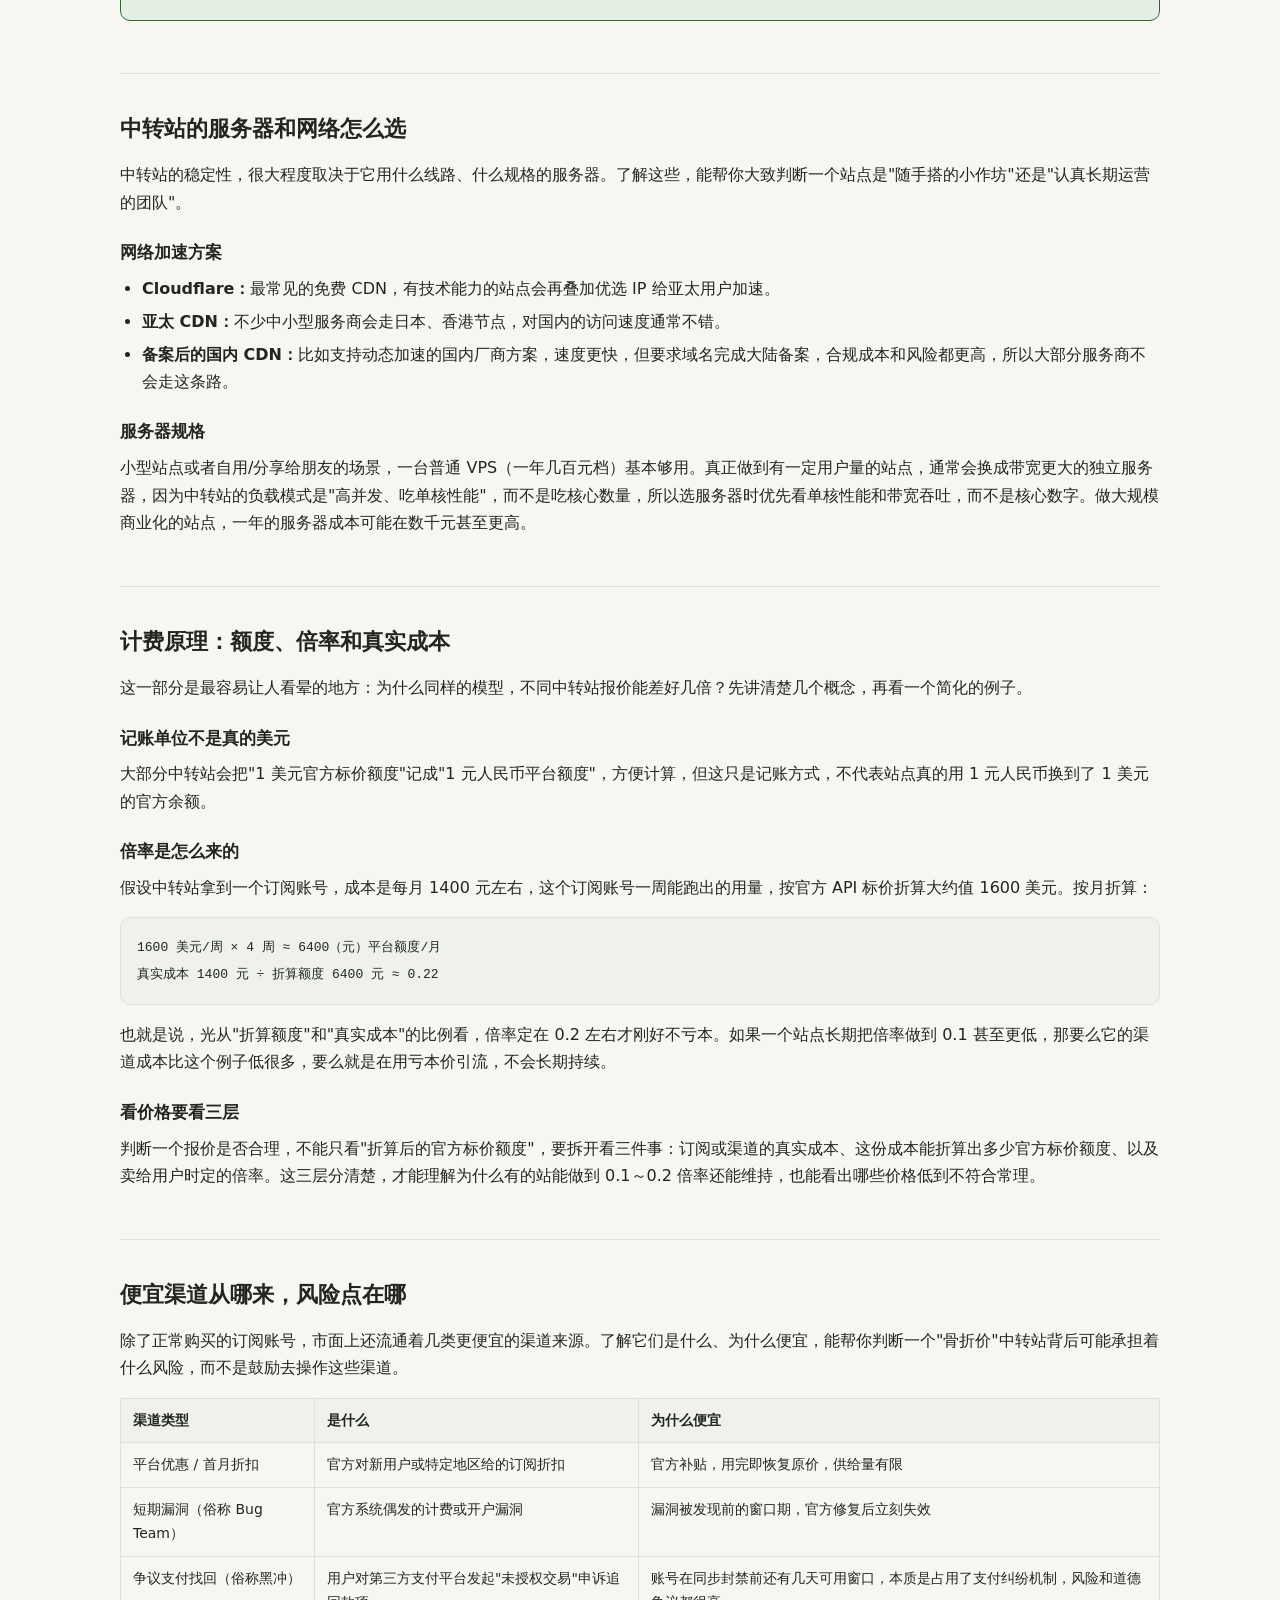
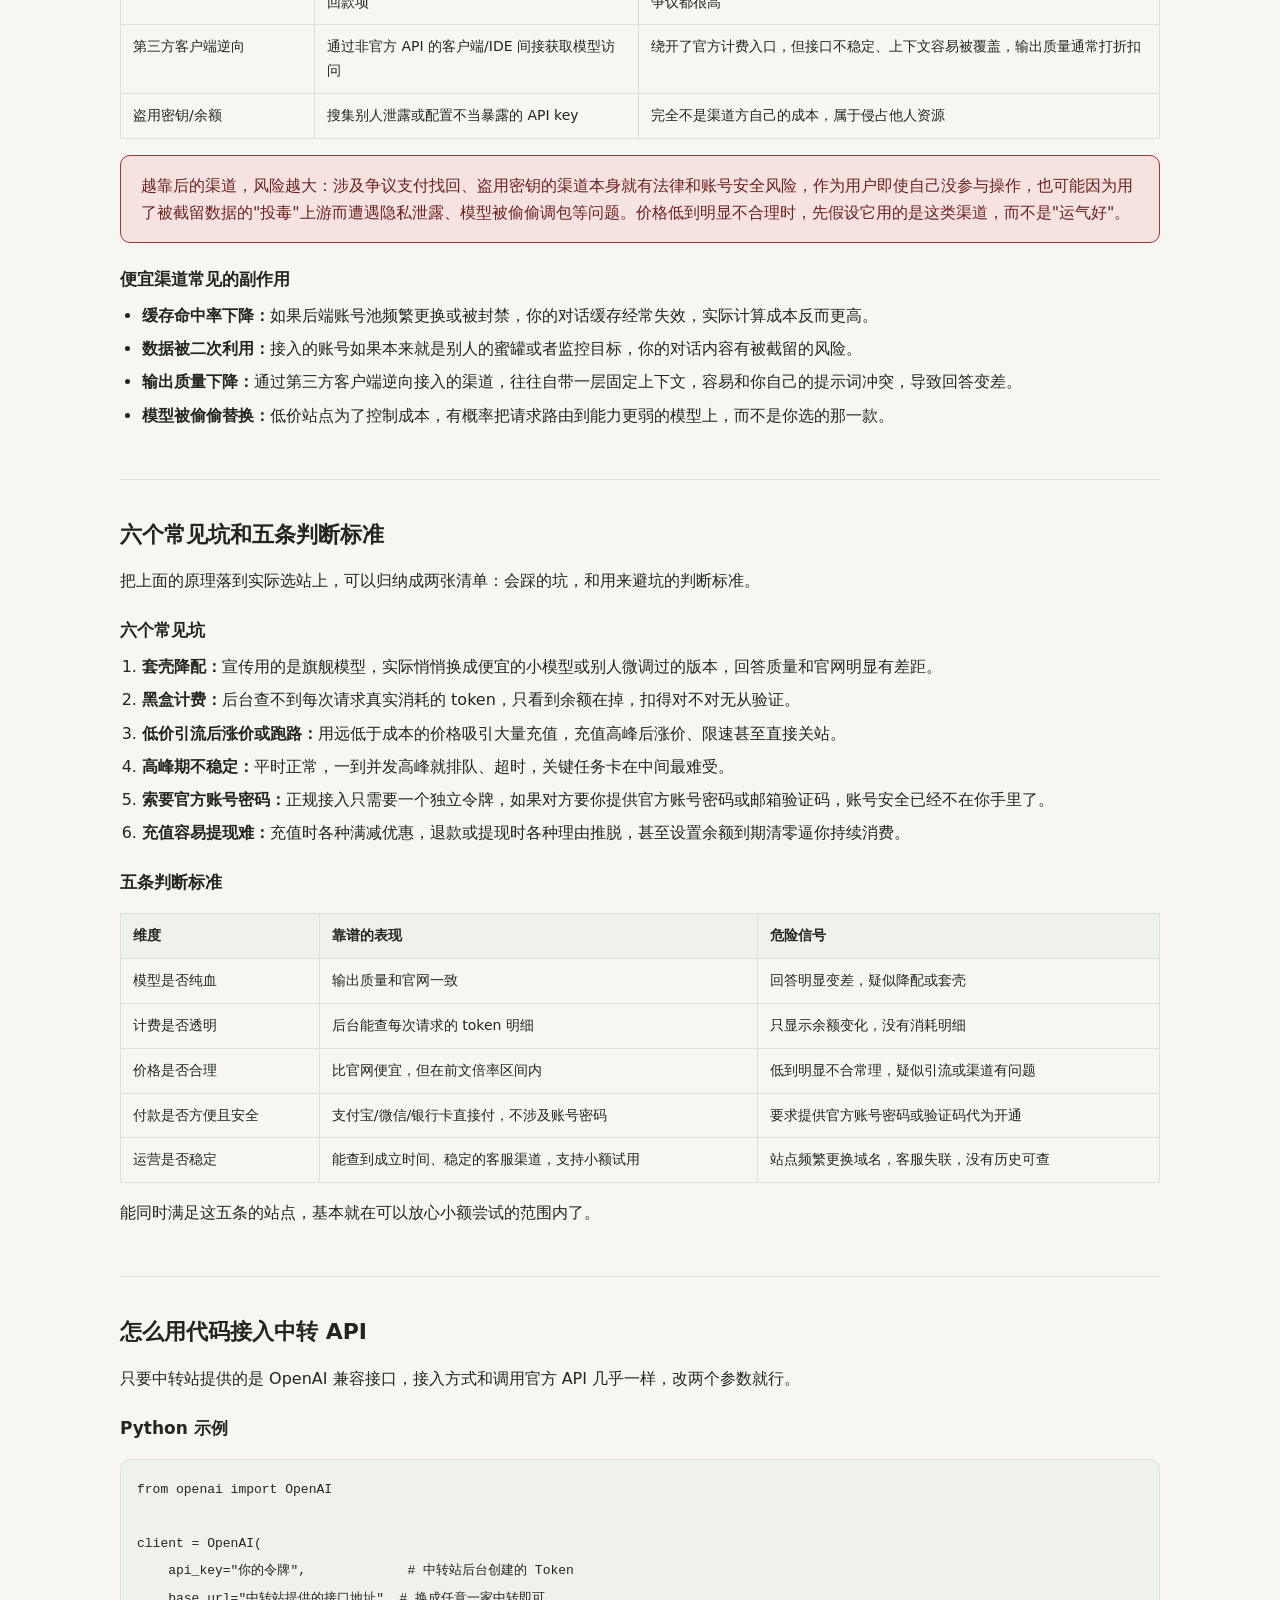
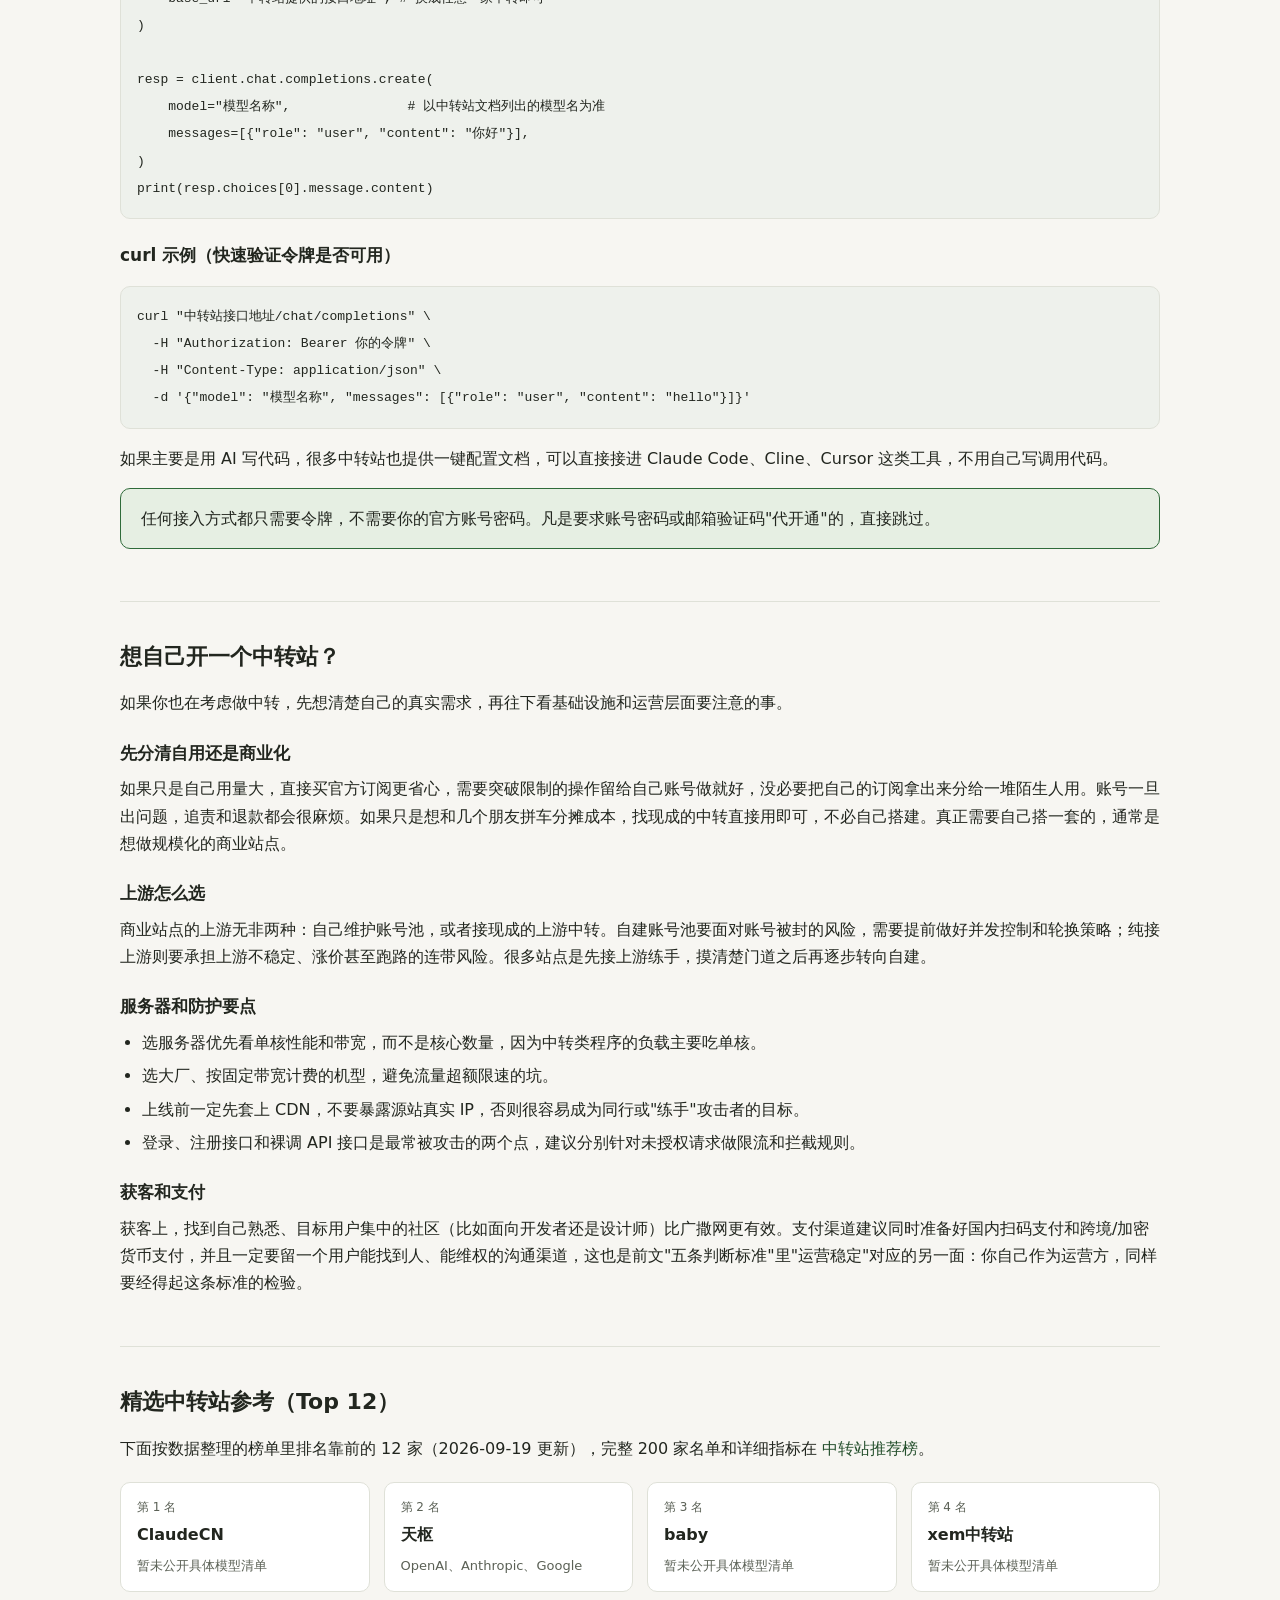
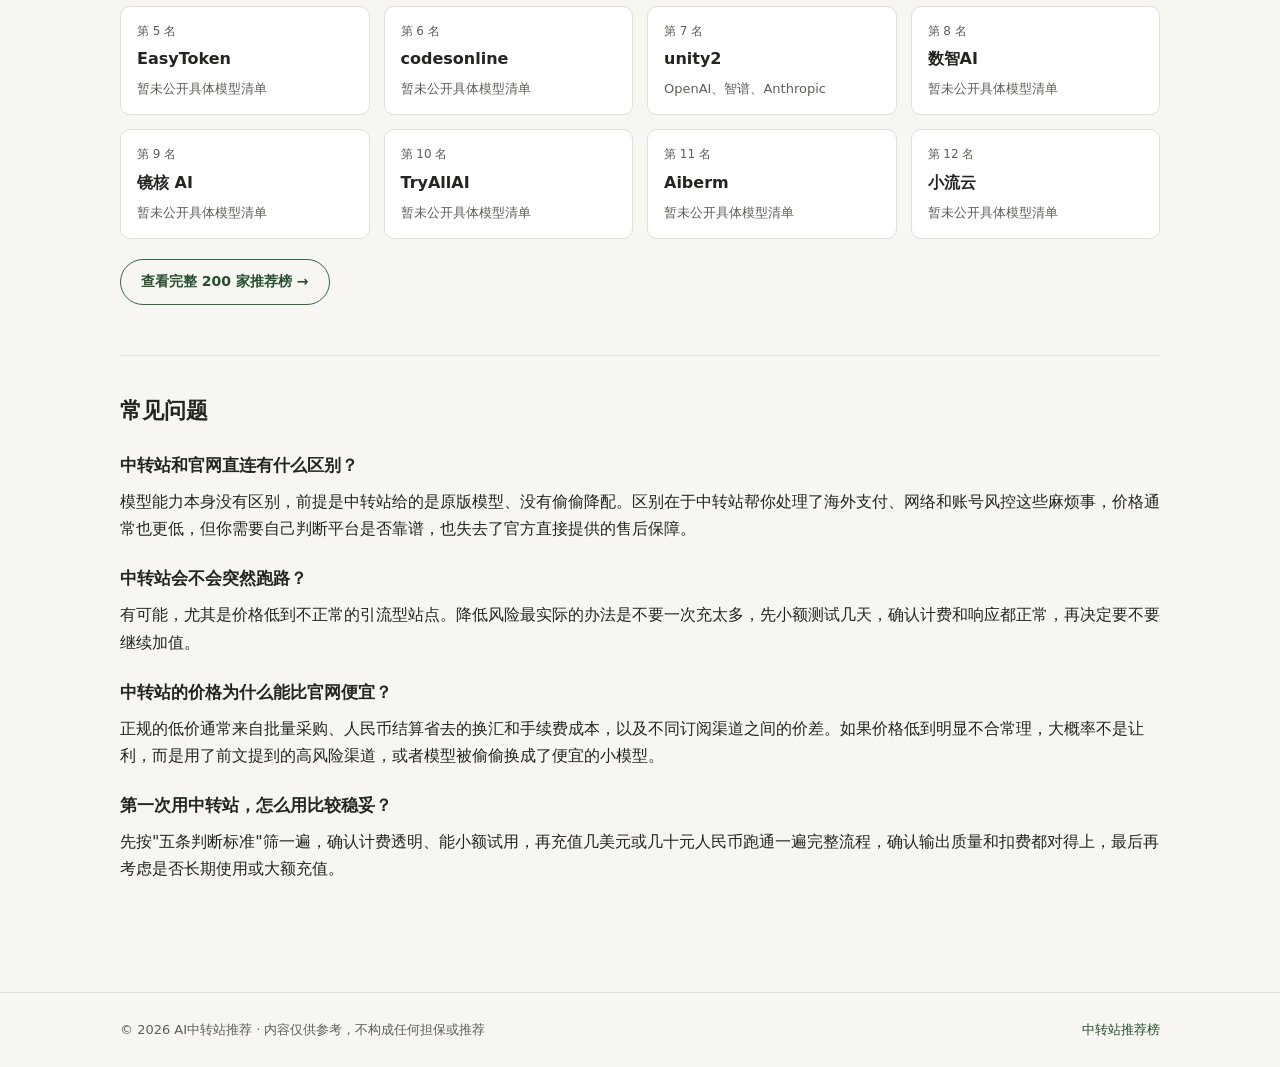
==== commit ddd995c6: "chore: daily data refresh" ====
--- a/index.html
+++ b/index.html
@@ -100,7 +100,7 @@
         <a class="btn" href="/stations/">查看 200 家中转站推荐 →</a>
         <a class="btn btn-outline" href="#checklist">先看怎么避坑</a>
       </div>
-      <p class="updated">数据更新于 <!-- DATE_START -->2026-09-18<!-- DATE_END -->，内容会随行情持续更新。</p>
+      <p class="updated">数据更新于 <!-- DATE_START -->2026-09-19<!-- DATE_END -->，内容会随行情持续更新。</p>
     </div>
   </div>
 
@@ -263,80 +263,80 @@
 
       <section id="picks">
         <h2>精选中转站参考（Top 12）</h2>
-        <p>下面按数据整理的榜单里排名靠前的 12 家（<!-- DATE_START -->2026-09-18<!-- DATE_END --> 更新），完整 200 家名单和详细指标在 <a href="/stations/">中转站推荐榜</a>。</p>
+        <p>下面按数据整理的榜单里排名靠前的 12 家（<!-- DATE_START -->2026-09-19<!-- DATE_END --> 更新），完整 200 家名单和详细指标在 <a href="/stations/">中转站推荐榜</a>。</p>
         <div class="pick-grid" id="picks-grid">
           <!-- PICKS_START -->
 
           <div class="pick-card">
             <div class="rank">第 1 名</div>
-            <div class="name"><a href="https://www.hvoyai.com/sites/apiportercom/" target="_blank" rel="nofollow noopener noreferrer">Apiporter</a></div>
-            <div class="meta">OpenAI、Anthropic、DeepSeek</div>
+            <div class="name"><a href="https://www.hvoyai.com/sites/claudecntop/" target="_blank" rel="nofollow noopener noreferrer">ClaudeCN</a></div>
+            <div class="meta">暂未公开具体模型清单</div>
           </div>
 
           <div class="pick-card">
             <div class="rank">第 2 名</div>
+            <div class="name"><a href="https://www.hvoyai.com/sites/tianshuorg/" target="_blank" rel="nofollow noopener noreferrer">天枢</a></div>
+            <div class="meta">OpenAI、Anthropic、Google</div>
+          </div>
+
+          <div class="pick-card">
+            <div class="rank">第 3 名</div>
+            <div class="name"><a href="https://www.hvoyai.com/sites/max20cn/" target="_blank" rel="nofollow noopener noreferrer">baby</a></div>
+            <div class="meta">暂未公开具体模型清单</div>
+          </div>
+
+          <div class="pick-card">
+            <div class="rank">第 4 名</div>
+            <div class="name"><a href="https://www.hvoyai.com/sites/aixem8k5top/" target="_blank" rel="nofollow noopener noreferrer">xem中转站</a></div>
+            <div class="meta">暂未公开具体模型清单</div>
+          </div>
+
+          <div class="pick-card">
+            <div class="rank">第 5 名</div>
+            <div class="name"><a href="https://www.hvoyai.com/sites/easytokencom/" target="_blank" rel="nofollow noopener noreferrer">EasyToken</a></div>
+            <div class="meta">暂未公开具体模型清单</div>
+          </div>
+
+          <div class="pick-card">
+            <div class="rank">第 6 名</div>
             <div class="name"><a href="https://www.hvoyai.com/sites/mxfreecodesonlinedev/" target="_blank" rel="nofollow noopener noreferrer">codesonline</a></div>
             <div class="meta">暂未公开具体模型清单</div>
           </div>
 
           <div class="pick-card">
-            <div class="rank">第 3 名</div>
-            <div class="name"><a href="https://www.hvoyai.com/sites/linkapiai/" target="_blank" rel="nofollow noopener noreferrer">LinkAPI</a></div>
-            <div class="meta">暂未公开具体模型清单</div>
-          </div>
-
-          <div class="pick-card">
-            <div class="rank">第 4 名</div>
-            <div class="name"><a href="https://www.hvoyai.com/sites/max20cn/" target="_blank" rel="nofollow noopener noreferrer">baby</a></div>
-            <div class="meta">暂未公开具体模型清单</div>
-          </div>
-
-          <div class="pick-card">
-            <div class="rank">第 5 名</div>
-            <div class="name"><a href="https://www.hvoyai.com/sites/manbouapicom/" target="_blank" rel="nofollow noopener noreferrer">曼波API</a></div>
-            <div class="meta">暂未公开具体模型清单</div>
-          </div>
-
-          <div class="pick-card">
-            <div class="rank">第 6 名</div>
-            <div class="name"><a href="https://www.hvoyai.com/sites/apiikuncodecc/" target="_blank" rel="nofollow noopener noreferrer">IKunCode</a></div>
-            <div class="meta">暂未公开具体模型清单</div>
-          </div>
-
-          <div class="pick-card">
             <div class="rank">第 7 名</div>
-            <div class="name"><a href="https://www.hvoyai.com/sites/noonooai/" target="_blank" rel="nofollow noopener noreferrer">noonoo</a></div>
-            <div class="meta">暂未公开具体模型清单</div>
+            <div class="name"><a href="https://www.hvoyai.com/sites/unity2ai/" target="_blank" rel="nofollow noopener noreferrer">unity2</a></div>
+            <div class="meta">OpenAI、智谱、Anthropic</div>
           </div>
 
           <div class="pick-card">
             <div class="rank">第 8 名</div>
-            <div class="name"><a href="https://www.hvoyai.com/sites/9527codes/" target="_blank" rel="nofollow noopener noreferrer">9527code</a></div>
-            <div class="meta">Anthropic、OpenAI、Google</div>
+            <div class="name"><a href="https://www.hvoyai.com/sites/apixpluseplus/" target="_blank" rel="nofollow noopener noreferrer">数智AI</a></div>
+            <div class="meta">暂未公开具体模型清单</div>
           </div>
 
           <div class="pick-card">
             <div class="rank">第 9 名</div>
-            <div class="name"><a href="https://www.hvoyai.com/sites/apimodelscubecom/" target="_blank" rel="nofollow noopener noreferrer">模方</a></div>
-            <div class="meta">OpenAI、Anthropic</div>
+            <div class="name"><a href="https://www.hvoyai.com/sites/ai17nascom/" target="_blank" rel="nofollow noopener noreferrer">镜核 AI</a></div>
+            <div class="meta">暂未公开具体模型清单</div>
           </div>
 
           <div class="pick-card">
             <div class="rank">第 10 名</div>
-            <div class="name"><a href="https://www.hvoyai.com/sites/huoshenaicom/" target="_blank" rel="nofollow noopener noreferrer">火神AI</a></div>
+            <div class="name"><a href="https://www.hvoyai.com/sites/apitryallaicom/" target="_blank" rel="nofollow noopener noreferrer">TryAllAI</a></div>
             <div class="meta">暂未公开具体模型清单</div>
           </div>
 
           <div class="pick-card">
             <div class="rank">第 11 名</div>
-            <div class="name"><a href="https://www.hvoyai.com/sites/apidiscordtoolvip/" target="_blank" rel="nofollow noopener noreferrer">巨硬AI</a></div>
+            <div class="name"><a href="https://www.hvoyai.com/sites/aibermcom/" target="_blank" rel="nofollow noopener noreferrer">Aiberm</a></div>
             <div class="meta">暂未公开具体模型清单</div>
           </div>
 
           <div class="pick-card">
             <div class="rank">第 12 名</div>
-            <div class="name"><a href="https://www.hvoyai.com/sites/apiapi2cncom/" target="_blank" rel="nofollow noopener noreferrer">智惠API</a></div>
-            <div class="meta">Anthropic、OpenAI、Google</div>
+            <div class="name"><a href="https://www.hvoyai.com/sites/aixlyunpro/" target="_blank" rel="nofollow noopener noreferrer">小流云</a></div>
+            <div class="meta">暂未公开具体模型清单</div>
           </div>
           <!-- PICKS_END -->
         </div>
